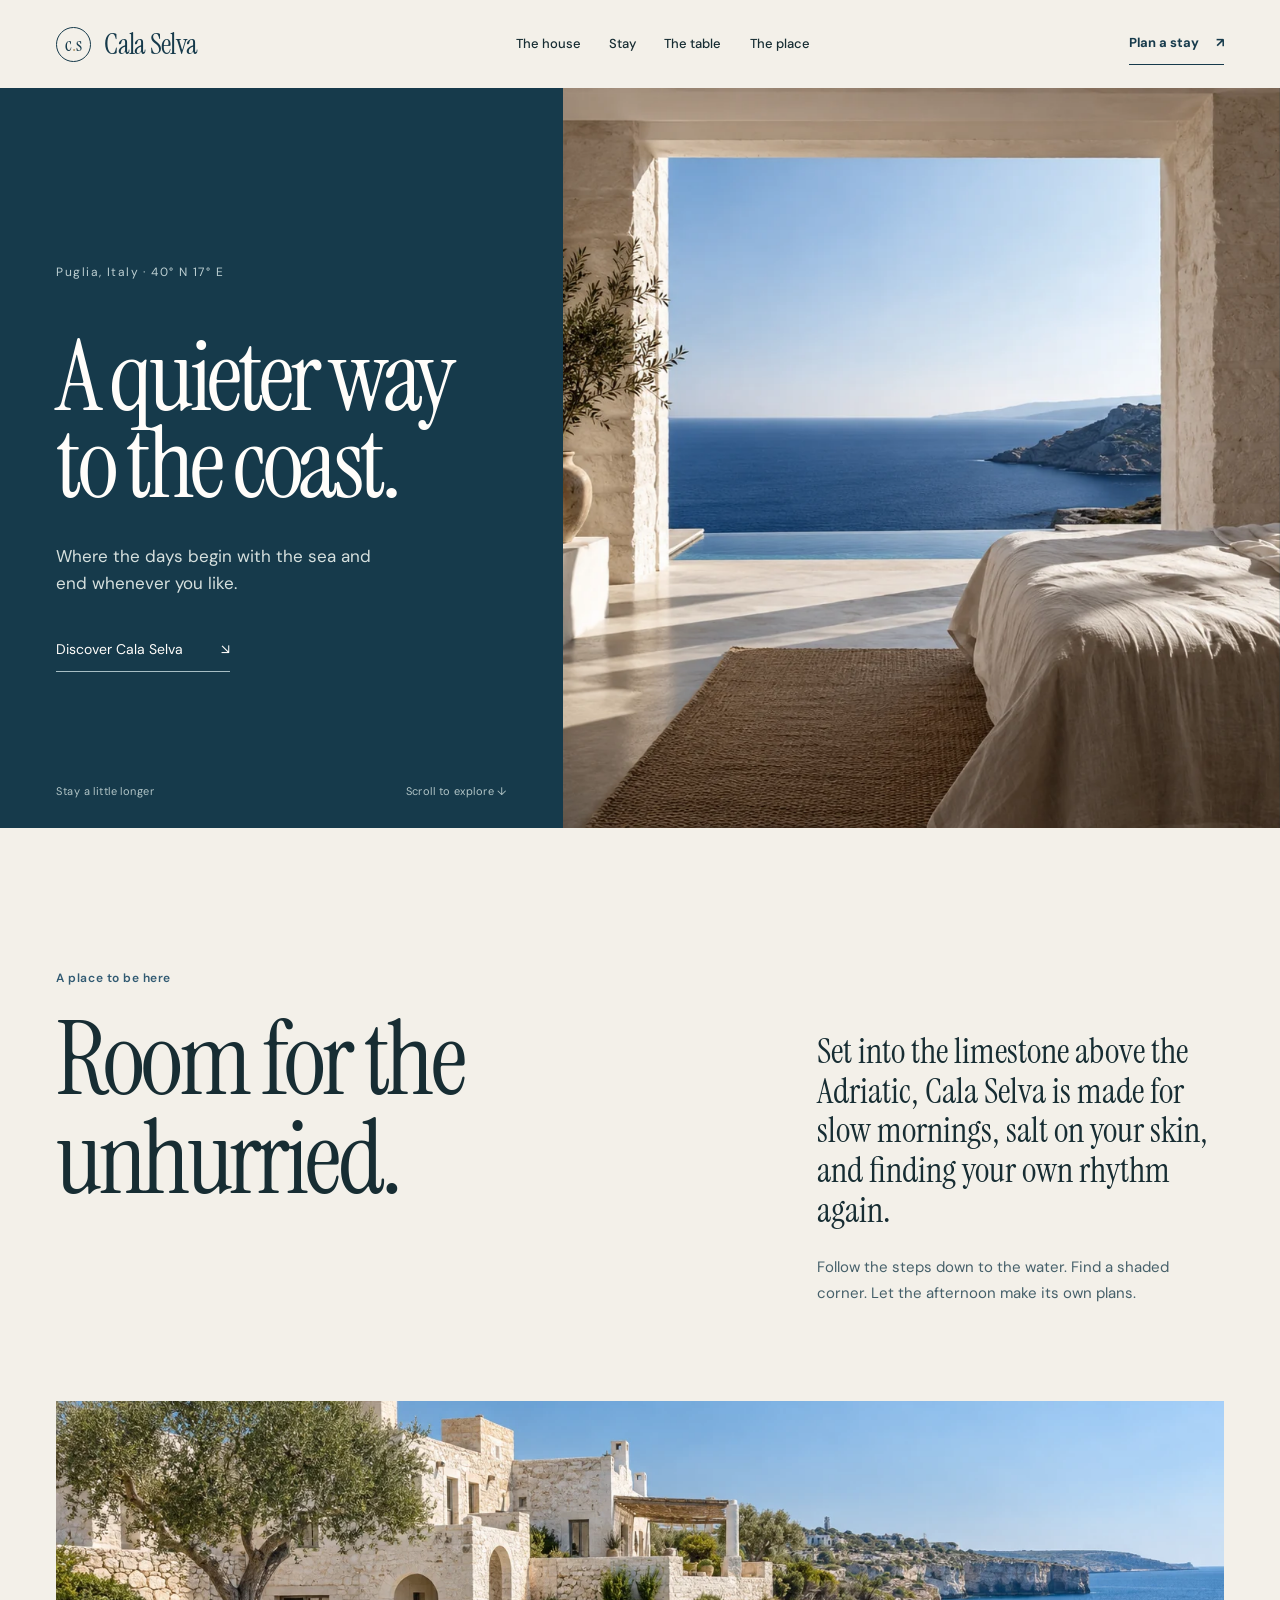
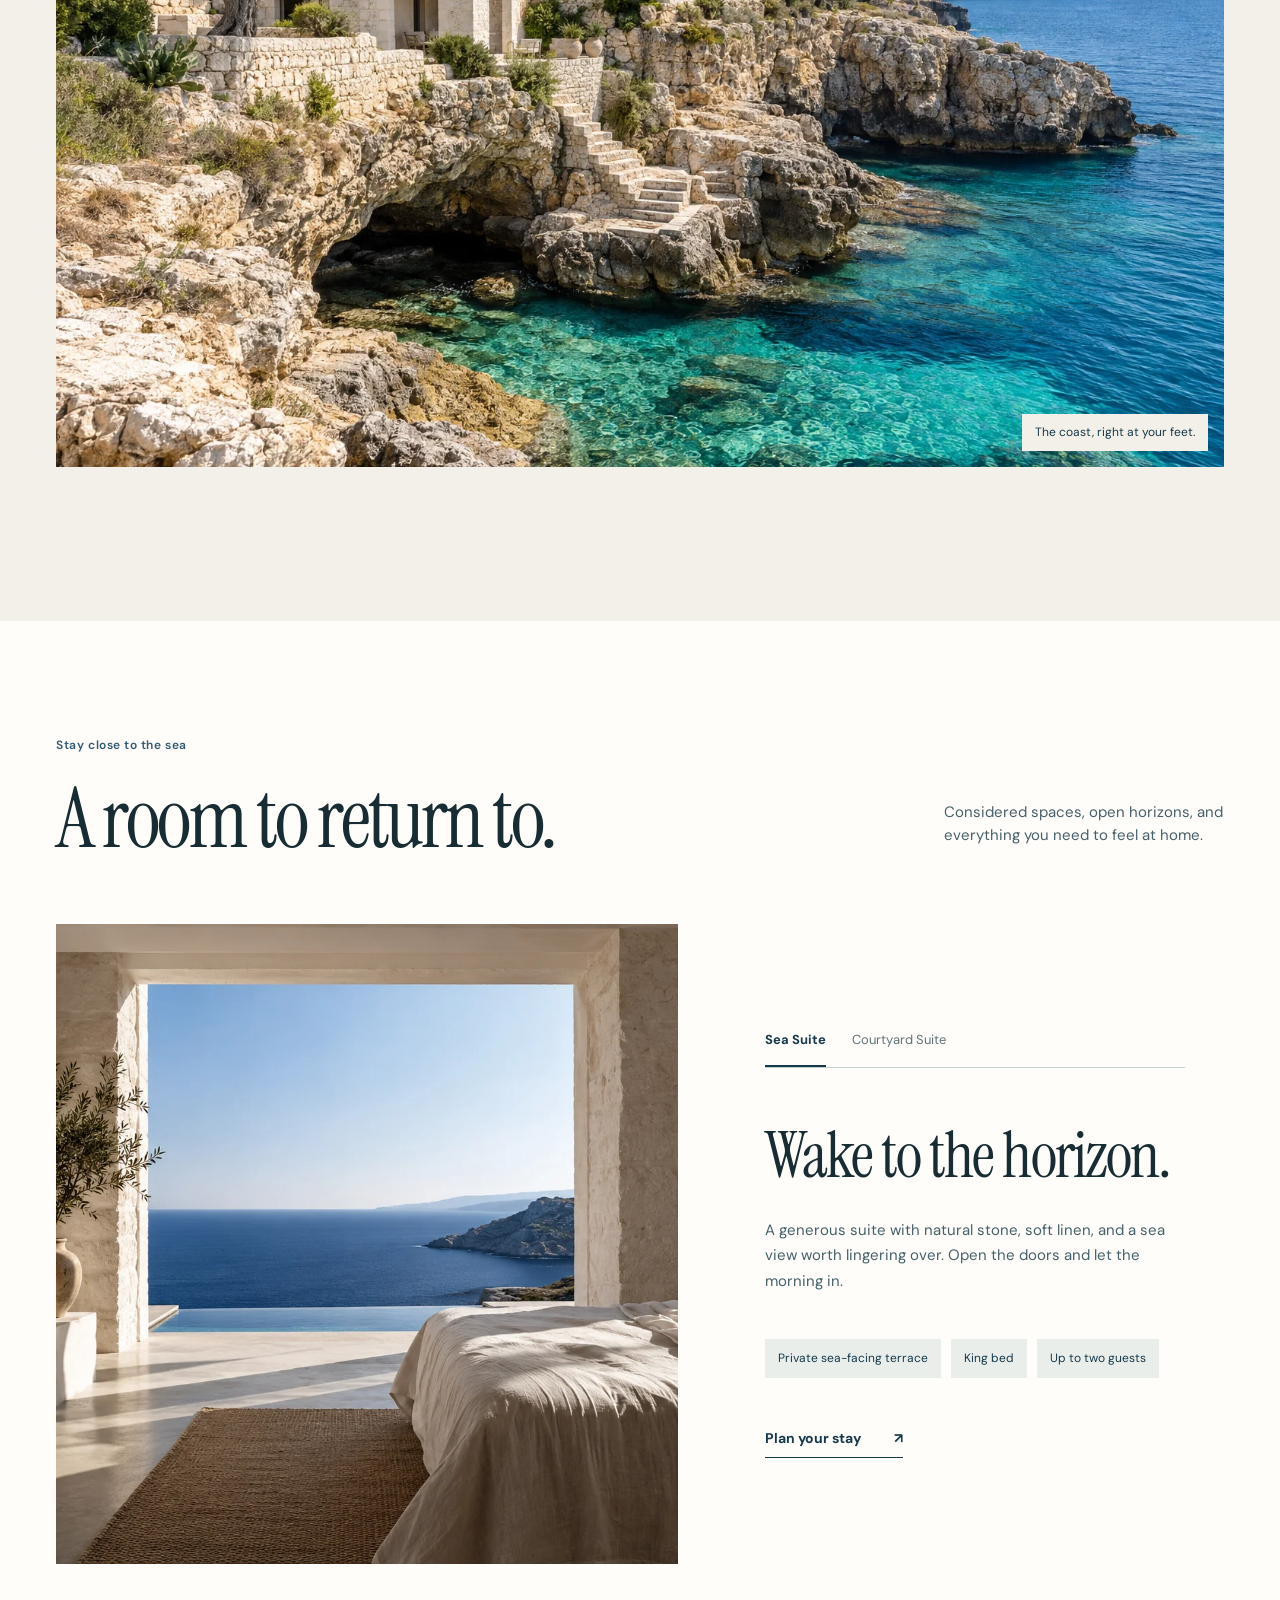
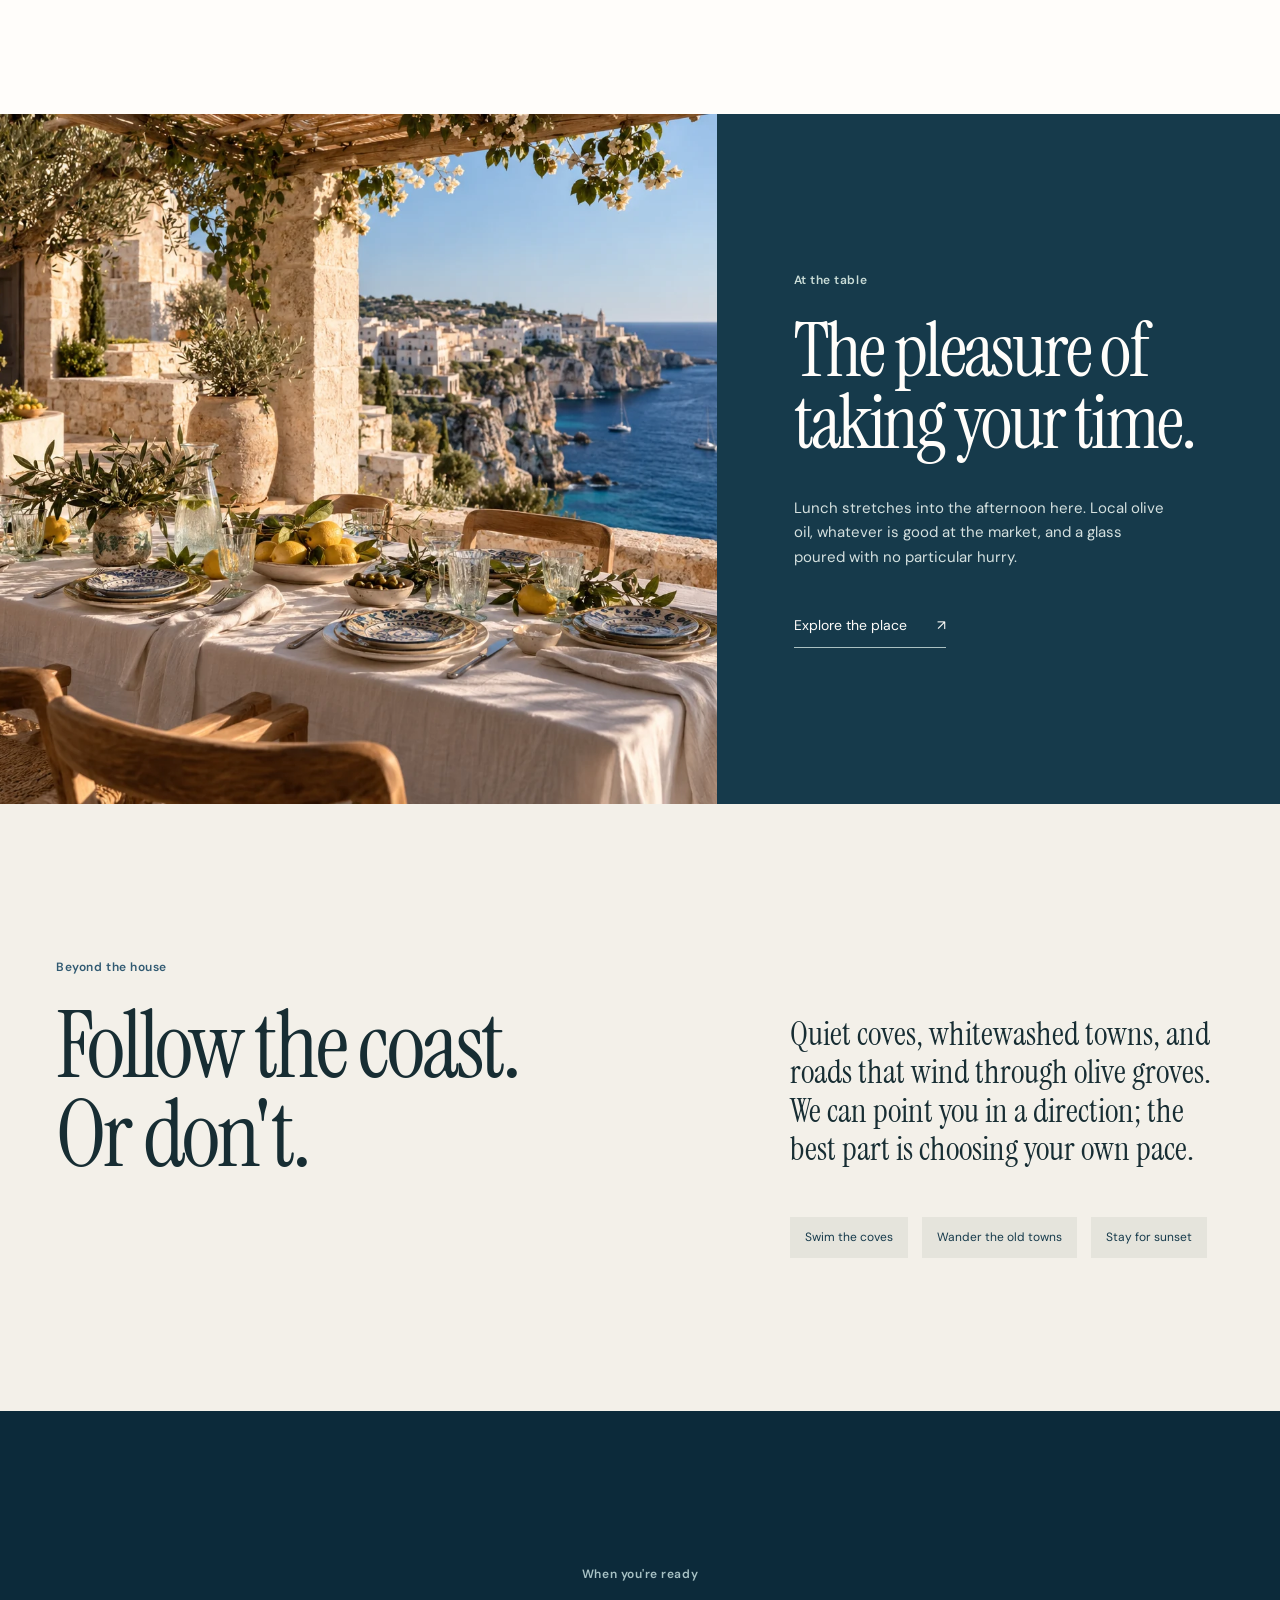
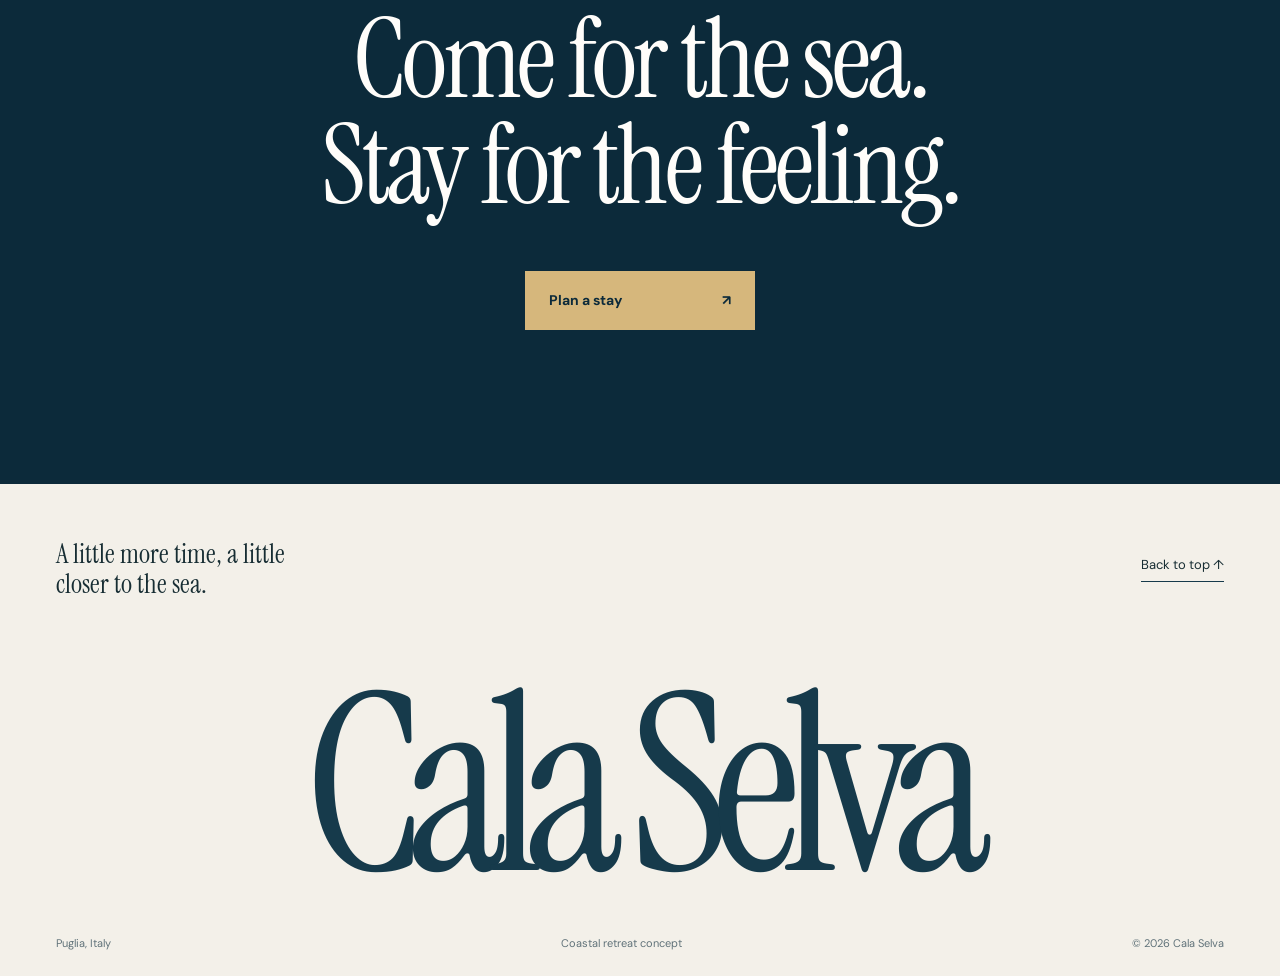
==== atelier/index.html @ 18e48699 "Add web design portfolio concepts" ====
<!doctype html>
<html lang="en">
<head>
  <meta charset="utf-8">
  <meta name="viewport" content="width=device-width, initial-scale=1">
  <meta name="theme-color" content="#163a4b">
  <meta name="description" content="Cala Selva is a quiet coastal retreat shaped by limestone, sea air, and long afternoons in Puglia.">
  <title>Cala Selva — A quieter way to the coast</title>
  <link rel="preconnect" href="https://fonts.googleapis.com">
  <link rel="preconnect" href="https://fonts.gstatic.com" crossorigin>
  <link href="https://fonts.googleapis.com/css2?family=DM+Sans:wght@400;500;600;700&family=Instrument+Serif:ital@0;1&display=swap" rel="stylesheet">
  <link rel="preload" href="assets/hero-suite.webp" as="image">
  <link rel="stylesheet" href="styles.css">
  <script src="script.js" defer></script>
</head>
<body>
  <a class="skip-link" href="#main">Skip to content</a>
  <header class="site-header" id="top">
    <a class="brand" href="#top" aria-label="Cala Selva, home"><span class="brand-mark" aria-hidden="true">c<span>.</span>s</span><span class="brand-name">Cala Selva</span></a>
    <nav class="desktop-nav" aria-label="Main navigation">
      <a href="#house">The house</a>
      <a href="#stay">Stay</a>
      <a href="#table">The table</a>
      <a href="#place">The place</a>
    </nav>
    <button class="header-book text-button" type="button" data-open-booking>Plan a stay <span aria-hidden="true">↗</span></button>
    <button class="menu-toggle" type="button" aria-label="Open menu" aria-expanded="false" aria-controls="mobile-nav"><span></span><span></span></button>
  </header>
  <nav class="mobile-nav" id="mobile-nav" aria-label="Mobile navigation" hidden>
    <a href="#house">The house</a><a href="#stay">Stay</a><a href="#table">The table</a><a href="#place">The place</a>
    <button type="button" data-open-booking>Plan a stay</button>
  </nav>

  <main id="main">
    <section class="hero" aria-labelledby="hero-title">
      <div class="hero-copy">
        <div class="hero-inner">
          <p class="hero-location">Puglia, Italy · 40° N 17° E</p>
          <h1 id="hero-title">A quieter way<br>to the coast.</h1>
          <p class="hero-intro">Where the days begin with the sea and end whenever you like.</p>
          <a class="hero-link" href="#house">Discover Cala Selva <span aria-hidden="true">↘</span></a>
        </div>
        <div class="hero-bottom"><span>Stay a little longer</span><span>Scroll to explore ↓</span></div>
      </div>
      <div class="hero-image"><img src="assets/hero-suite.webp" alt="A limestone suite opening onto the blue sea" width="1672" height="941" fetchpriority="high"></div>
    </section>

    <section class="intro section-wrap" id="house" aria-labelledby="house-title">
      <div class="intro-heading reveal"><p class="section-kicker">A place to be here</p><h2 id="house-title">Room for the<br>unhurried.</h2></div>
      <div class="intro-body reveal"><p>Set into the limestone above the Adriatic, Cala Selva is made for slow mornings, salt on your skin, and finding your own rhythm again.</p><p>Follow the steps down to the water. Find a shaded corner. Let the afternoon make its own plans.</p></div>
      <figure class="intro-photo reveal"><img src="assets/coast.webp" alt="Limestone house and steps above a clear Adriatic cove" width="1536" height="1024" loading="lazy"><figcaption>The coast, right at your feet.</figcaption></figure>
    </section>

    <section class="stay section-wrap" id="stay" aria-labelledby="stay-title">
      <div class="section-head reveal"><div><p class="section-kicker">Stay close to the sea</p><h2 id="stay-title">A room to return to.</h2></div><p>Considered spaces, open horizons, and everything you need to feel at home.</p></div>
      <div class="room-layout">
        <div class="room-image reveal"><img id="room-photo" src="assets/hero-suite.webp" alt="Sea Suite with a private view of the Adriatic" width="1672" height="941" loading="lazy"></div>
        <div class="room-content reveal">
          <div class="room-tabs" role="tablist" aria-label="Choose a room">
            <button class="room-tab is-active" role="tab" id="tab-sea" aria-selected="true" aria-controls="room-panel" type="button" data-room="sea">Sea Suite</button>
            <button class="room-tab" role="tab" id="tab-courtyard" aria-selected="false" aria-controls="room-panel" tabindex="-1" type="button" data-room="courtyard">Courtyard Suite</button>
          </div>
          <div id="room-panel" role="tabpanel" aria-labelledby="tab-sea" tabindex="0">
            <h3 id="room-title">Wake to the horizon.</h3>
            <p id="room-description">A generous suite with natural stone, soft linen, and a sea view worth lingering over. Open the doors and let the morning in.</p>
            <ul class="room-facts" id="room-facts"><li>Private sea-facing terrace</li><li>King bed</li><li>Up to two guests</li></ul>
            <button class="line-link" type="button" data-open-booking>Plan your stay <span aria-hidden="true">↗</span></button>
          </div>
        </div>
      </div>
    </section>

    <section class="table-section" id="table" aria-labelledby="table-title">
      <div class="table-image reveal"><img src="assets/dining.webp" alt="A linen-covered lunch table on a terrace overlooking the coast" width="1536" height="1024" loading="lazy"></div>
      <div class="table-copy reveal"><p class="section-kicker">At the table</p><h2 id="table-title">The pleasure of taking your time.</h2><p>Lunch stretches into the afternoon here. Local olive oil, whatever is good at the market, and a glass poured with no particular hurry.</p><a class="light-link" href="#place">Explore the place <span aria-hidden="true">↗</span></a></div>
    </section>

    <section class="place section-wrap" id="place" aria-labelledby="place-title">
      <div class="place-left reveal"><p class="section-kicker">Beyond the house</p><h2 id="place-title">Follow the coast.<br>Or don't.</h2></div>
      <div class="place-right reveal"><p>Quiet coves, whitewashed towns, and roads that wind through olive groves. We can point you in a direction; the best part is choosing your own pace.</p><div class="place-list"><span>Swim the coves</span><span>Wander the old towns</span><span>Stay for sunset</span></div></div>
    </section>

    <section class="closing" aria-labelledby="closing-title"><div class="closing-inner reveal"><p class="section-kicker">When you're ready</p><h2 id="closing-title">Come for the sea.<br>Stay for the feeling.</h2><button type="button" class="closing-button" data-open-booking>Plan a stay <span aria-hidden="true">↗</span></button></div></section>
  </main>

  <footer class="site-footer"><div class="footer-top"><p>A little more time, a little closer to the sea.</p><a href="#top">Back to top ↑</a></div><div class="footer-wordmark">Cala Selva</div><div class="footer-bottom"><span>Puglia, Italy</span><span>Coastal retreat concept</span><span>© <span id="year"></span> Cala Selva</span></div></footer>

  <div class="booking-backdrop" hidden></div>
  <aside class="booking-panel" role="dialog" aria-modal="true" aria-labelledby="booking-title" hidden>
    <div class="booking-header"><span>Cala Selva</span><button class="booking-close" type="button" aria-label="Close stay planner">×</button></div>
    <div class="booking-content"><p class="section-kicker">Your time by the sea</p><h2 id="booking-title">Plan a stay.</h2><p>Choose a few details and preview your request. This concept experience does not send a reservation.</p>
      <form id="stay-form" novalidate><label for="arrival">Arrival</label><input id="arrival" name="arrival" type="date" required><label for="departure">Departure</label><input id="departure" name="departure" type="date" required><label for="suite">Your room</label><select id="suite" name="suite"><option>Sea Suite</option><option>Courtyard Suite</option></select><label for="guests">Guests</label><select id="guests" name="guests"><option value="1">1 guest</option><option value="2" selected>2 guests</option></select><p class="form-error" id="form-error" role="alert" hidden></p><button class="form-submit" type="submit">Preview request <span aria-hidden="true">↗</span></button></form>
      <div class="booking-summary" id="booking-summary" hidden aria-live="polite"><h3>Your stay, at a glance.</h3><p id="summary-details"></p><button type="button" class="line-link" id="edit-stay">Edit details ↗</button></div>
    </div>
  </aside>
</body>
</html>
---- atelier/styles.css ----
:root{--navy:#163a4b;--navy-deep:#0c2a3a;--blue:#315a72;--ink:#172d33;--sand:#f3f0e9;--stone:#ded9ce;--white:#fffdfa;--accent:#d6b77c;--serif:'Instrument Serif',Georgia,serif;--sans:'DM Sans',Arial,sans-serif;--pad:clamp(22px,4.4vw,76px)}
*{box-sizing:border-box}html{scroll-behavior:smooth}body{margin:0;background:var(--sand);color:var(--ink);font-family:var(--sans);font-size:16px;line-height:1.55}button,input,select{font:inherit}button{cursor:pointer}a{color:inherit;text-decoration:none}img{display:block;width:100%;height:100%;object-fit:cover}h1,h2,h3,p,figure{margin:0}h1,h2,h3{font-weight:400}::selection{background:var(--accent);color:var(--navy)}:focus-visible{outline:2px solid var(--accent);outline-offset:5px}.skip-link{position:absolute;z-index:100;left:1rem;top:-5rem;padding:.7rem 1rem;background:var(--white)}.skip-link:focus{top:1rem}
.site-header{height:88px;padding:0 var(--pad);display:flex;align-items:center;justify-content:space-between;background:var(--sand);position:relative;z-index:30}.brand{display:flex;align-items:center;gap:13px;color:var(--navy)}.brand-mark{display:flex;align-items:center;justify-content:center;border:1.5px solid var(--navy);border-radius:50%;width:35px;height:35px;font-family:var(--serif);font-size:20px;line-height:1}.brand-mark span{color:#b69d74}.brand-name{font-family:var(--serif);font-size:29px;letter-spacing:-.025em}.desktop-nav{display:flex;gap:clamp(18px,2.2vw,38px);font-size:13px;font-weight:500}.desktop-nav a,.header-book{transition:opacity .25s ease}.desktop-nav a:hover,.header-book:hover{opacity:.62}.text-button{border:0;background:transparent;color:var(--navy);font-size:13px;font-weight:700;padding:10px 0;border-bottom:1.5px solid var(--navy)}.text-button span{margin-left:14px}.menu-toggle{display:none;width:36px;height:36px;border:0;background:none;padding:8px}.menu-toggle span{display:block;height:1.5px;background:var(--navy);margin:6px 0}.mobile-nav{display:none}
.hero{display:grid;grid-template-columns:44% 56%;min-height:min(740px,calc(100svh - 88px));background:var(--navy)}.hero-copy{display:flex;flex-direction:column;justify-content:space-between;background:var(--navy);color:var(--white);padding:clamp(35px,5vw,78px) var(--pad) 28px}.hero-inner{margin:auto 0}.hero-location{font-size:12px;letter-spacing:.12em;color:#bed0d3;margin-bottom:clamp(28px,4vw,66px)}.hero h1{font-family:var(--serif);font-size:clamp(68px,7.7vw,130px);letter-spacing:-.045em;line-height:.89;white-space:nowrap}.hero-intro{max-width:340px;font-size:17px;line-height:1.6;margin-top:35px;color:#d6e0de}.hero-link{display:inline-flex;align-items:center;gap:38px;padding:10px 0;margin-top:32px;font-size:14px;border-bottom:1px solid #a7bec4;transition:gap .3s ease,color .3s ease}.hero-link:hover{gap:52px;color:var(--accent)}.hero-bottom{display:flex;justify-content:space-between;font-size:11px;letter-spacing:.04em;color:#b1c4c6}.hero-image{overflow:hidden}.hero-image img{object-position:50% 50%;animation:hero-settle 1.8s cubic-bezier(.22,1,.36,1) both}@keyframes hero-settle{from{transform:scale(1.08);filter:brightness(.8)}to{transform:scale(1);filter:brightness(1)}}
.section-wrap{padding-left:var(--pad);padding-right:var(--pad)}.section-kicker{font-size:12px;font-weight:600;letter-spacing:.045em;color:var(--blue);margin-bottom:24px}.intro{padding-top:clamp(100px,11vw,180px);padding-bottom:clamp(110px,12vw,190px);display:grid;grid-template-columns:1fr .63fr;column-gap:9vw;align-items:start}.intro h2,.section-head h2,.table-copy h2,.place h2,.closing h2{font-family:var(--serif);letter-spacing:-.035em;line-height:.96}.intro h2{font-size:clamp(66px,8vw,132px)}.intro-body{padding-top:63px;max-width:420px}.intro-body p:first-child{font-family:var(--serif);font-size:clamp(25px,2.7vw,38px);line-height:1.15;margin-bottom:25px}.intro-body p:last-child{font-size:15px;line-height:1.7;max-width:365px;color:#46606a}.intro-photo{grid-column:1/-1;margin-top:95px;height:clamp(400px,52vw,760px);position:relative}.intro-photo img{object-position:center 48%}.intro-photo figcaption{position:absolute;right:16px;bottom:16px;padding:9px 13px;background:var(--sand);font-size:12px;color:var(--navy)}
.stay{padding-top:115px;padding-bottom:150px;background:var(--white)}.section-head{display:flex;justify-content:space-between;align-items:end;gap:40px;margin-bottom:65px}.section-head h2{font-size:clamp(62px,6.6vw,108px)}.section-head>p{max-width:280px;font-size:15px;color:#46606a;margin-bottom:12px}.room-layout{display:grid;grid-template-columns:minmax(0,1.15fr) minmax(370px,.85fr);gap:clamp(42px,6.8vw,112px);align-items:center}.room-image{height:clamp(470px,50vw,660px);overflow:hidden}.room-image img{transition:opacity .32s ease,transform .6s cubic-bezier(.2,.8,.2,1)}.room-image:hover img{transform:scale(1.025)}.room-image img.is-changing{opacity:.3}.room-content{padding-right:3vw}.room-tabs{display:flex;gap:26px;border-bottom:1px solid #c8d1d0;margin-bottom:56px}.room-tab{border:0;border-bottom:2px solid transparent;background:none;padding:0 0 15px;color:#607279;font-size:13px;white-space:nowrap}.room-tab.is-active{border-bottom-color:var(--navy);color:var(--navy);font-weight:700}.room-content h3{font-family:var(--serif);font-size:clamp(49px,5vw,76px);line-height:.99;letter-spacing:-.03em;max-width:440px;margin-bottom:30px}.room-content p{font-size:15px;line-height:1.7;max-width:400px;color:#45616a}.room-facts{list-style:none;margin:45px 0 42px;padding:0;display:flex;flex-wrap:wrap;gap:10px}.room-facts li{font-size:12px;color:var(--navy);background:#e9eeeb;padding:10px 13px}.line-link{border:0;background:none;padding:8px 0;border-bottom:1.5px solid var(--navy);font-size:14px;font-weight:700;color:var(--navy);transition:padding .25s ease}.line-link:hover{padding-right:12px}.line-link span{margin-left:30px}
.table-section{min-height:690px;display:grid;grid-template-columns:56% 44%;background:var(--navy)}.table-image{min-height:690px;overflow:hidden}.table-image img{transition:transform .8s ease}.table-image:hover img{transform:scale(1.025)}.table-copy{padding:clamp(50px,7vw,115px) clamp(35px,6vw,100px);color:var(--white);display:flex;flex-direction:column;justify-content:center;align-items:flex-start}.table-copy .section-kicker{color:#c9dcd7}.table-copy h2{font-size:clamp(62px,5.9vw,98px);max-width:510px}.table-copy>p:not(.section-kicker){margin-top:37px;max-width:380px;line-height:1.65;color:#d4e0df;font-size:15px}.light-link{display:inline-flex;gap:30px;align-items:center;border-bottom:1px solid #abc1c2;padding:10px 0;margin-top:35px;font-size:14px;transition:gap .25s ease}.light-link:hover{gap:44px;color:var(--accent)}
.place{padding-top:clamp(120px,12vw,200px);padding-bottom:clamp(120px,12vw,200px);display:grid;grid-template-columns:1fr .7fr;gap:9vw}.place h2{font-size:clamp(64px,7.3vw,118px)}.place-right{padding-top:57px}.place-right>p{font-family:var(--serif);font-size:clamp(26px,2.55vw,38px);line-height:1.18;max-width:590px}.place-list{margin-top:48px;display:flex;flex-wrap:wrap;gap:14px}.place-list span{padding:11px 15px;background:#e5e4dc;font-size:12px;color:var(--navy)}
.closing{background:var(--navy-deep);color:var(--white);text-align:center;padding:clamp(110px,12vw,190px) var(--pad)}.closing .section-kicker{color:#a8c2c5}.closing h2{font-size:clamp(65px,8.6vw,142px)}.closing-button{margin-top:52px;background:var(--accent);color:var(--navy-deep);border:0;padding:19px 24px;min-width:230px;font-weight:700;font-size:14px;display:inline-flex;justify-content:space-between;transition:background .25s ease,transform .25s ease}.closing-button:hover{background:#e7ca95;transform:translateY(-3px)}.closing-button:active{transform:translateY(0)}
.site-footer{padding:55px var(--pad) 24px;background:var(--sand)}.footer-top,.footer-bottom{display:flex;align-items:center;justify-content:space-between;gap:20px}.footer-top p{max-width:250px;font-family:var(--serif);font-size:27px;line-height:1.1}.footer-top a{font-size:13px;border-bottom:1px solid var(--navy);padding-bottom:6px}.footer-wordmark{font-family:var(--serif);font-size:clamp(100px,19.3vw,350px);line-height:1;letter-spacing:-.072em;text-align:center;color:var(--navy);white-space:nowrap;margin:65px 0 25px}.footer-bottom{font-size:11px;color:#607279}
.booking-backdrop{position:fixed;inset:0;background:rgba(5,24,32,.58);z-index:40;opacity:0;transition:opacity .35s ease}.booking-backdrop.is-open{opacity:1}.booking-panel{position:fixed;right:0;top:0;bottom:0;width:min(100%,500px);background:var(--sand);z-index:41;transform:translateX(100%);transition:transform .45s cubic-bezier(.22,1,.36,1);overflow:auto;box-shadow:-8px 0 45px rgba(0,0,0,.13)}.booking-panel.is-open{transform:translateX(0)}.booking-header{display:flex;justify-content:space-between;align-items:center;padding:27px 34px;border-bottom:1px solid #d7d8d0;font-family:var(--serif);font-size:27px;color:var(--navy)}.booking-close{border:0;background:none;color:var(--navy);font-size:34px;line-height:1}.booking-content{padding:50px 34px}.booking-content h2{font-family:var(--serif);font-size:74px;line-height:.95;color:var(--navy);margin-bottom:20px}.booking-content>p:not(.section-kicker){font-size:14px;line-height:1.55;color:#536b70;max-width:380px}.booking-content form{display:grid;margin-top:44px}.booking-content label{font-size:12px;font-weight:700;margin-bottom:8px;color:var(--navy)}.booking-content input,.booking-content select{height:52px;width:100%;padding:0 14px;background:var(--white);border:1px solid #c6cfcb;border-radius:0;color:var(--ink);margin-bottom:23px}.booking-content input:focus,.booking-content select:focus{outline:2px solid var(--accent);outline-offset:2px}.form-error{color:#a3372c;font-size:13px;margin:0 0 16px}.form-submit{display:flex;justify-content:space-between;align-items:center;background:var(--navy);color:white;border:0;padding:17px 19px;margin-top:12px;font-weight:700;font-size:14px}.form-submit:hover{background:var(--navy-deep)}.booking-summary{background:var(--white);padding:28px;margin-top:40px}.booking-summary h3{font-family:var(--serif);font-size:35px;margin-bottom:15px}.booking-summary p{line-height:1.7;margin-bottom:25px}
.reveal{opacity:1;transform:none}.motion-ready .reveal{opacity:0;transform:translateY(35px);transition:opacity .8s ease,transform .8s cubic-bezier(.2,.75,.2,1)}.motion-ready .reveal.is-visible{opacity:1;transform:translateY(0)}
@media(max-width:1100px){.hero h1{font-size:clamp(64px,7.3vw,95px)}.table-copy{padding-left:45px;padding-right:45px}.table-copy h2{font-size:clamp(60px,6vw,75px)}.intro{column-gap:5vw}.room-layout{gap:48px}.room-content{padding-right:0}}
@media(max-width:760px){:root{--pad:22px}.site-header{height:70px}.brand-name{font-size:26px}.desktop-nav,.header-book{display:none}.menu-toggle{display:block}.mobile-nav:not([hidden]){display:flex;position:absolute;z-index:25;top:70px;left:0;right:0;background:var(--sand);padding:20px var(--pad) 34px;flex-direction:column;gap:21px;box-shadow:0 20px 22px rgba(0,0,0,.1)}.mobile-nav a,.mobile-nav button{font-size:18px;text-align:left;color:var(--navy)}.mobile-nav button{padding:0;border:0;background:none;font-weight:700}.hero{display:flex;flex-direction:column;min-height:0}.hero-copy{min-height:470px;padding:50px var(--pad) 24px}.hero-location{margin-bottom:40px}.hero h1{font-size:clamp(72px,13vw,103px)}.hero-intro{font-size:16px;margin-top:27px}.hero-link{margin-top:21px}.hero-bottom{margin-top:45px}.hero-image{height:480px}.hero-image img{object-position:center}.intro{padding-top:105px;padding-bottom:110px;display:block}.intro h2{font-size:clamp(76px,13vw,107px)}.intro-body{padding-top:38px;margin-left:13%}.intro-photo{height:490px;margin-top:66px}.stay{padding-top:92px;padding-bottom:105px}.section-head{display:block;margin-bottom:45px}.section-head h2{font-size:clamp(68px,10vw,90px)}.section-head>p{margin-top:23px}.room-layout{display:block}.room-image{height:510px;margin-left:calc(-1 * var(--pad));margin-right:calc(-1 * var(--pad))}.room-content{padding-top:43px}.room-tabs{margin-bottom:35px}.room-content h3{font-size:66px}.table-section{display:flex;flex-direction:column}.table-image{min-height:0;height:480px}.table-copy{padding:90px var(--pad) 100px}.table-copy h2{font-size:clamp(68px,11vw,90px)}.place{display:block;padding-top:110px;padding-bottom:115px}.place h2{font-size:clamp(75px,12vw,105px)}.place-right{padding:43px 0 0 14%}.closing h2{font-size:clamp(70px,11vw,100px)}.footer-wordmark{font-size:19vw;margin:75px 0 40px}.footer-bottom{flex-wrap:wrap}.footer-bottom span:nth-child(2){display:none}}
@media(max-width:480px){.hero-copy{min-height:455px}.hero h1{font-size:clamp(61px,15.7vw,80px)}.hero-image{height:410px}.hero-bottom{font-size:10px}.intro h2{font-size:clamp(62px,16vw,78px)}.intro-body{margin-left:0}.intro-photo{height:350px}.intro-photo figcaption{font-size:10px}.section-head h2{font-size:clamp(64px,15vw,76px)}.room-image{height:340px}.room-tabs{gap:19px}.room-tab{font-size:12px}.room-content h3{font-size:58px}.table-image{height:390px}.table-copy h2{font-size:70px}.place h2{font-size:clamp(62px,15vw,78px)}.place-right{padding-left:0}.closing h2{font-size:clamp(60px,15vw,78px)}.closing-button{margin-top:40px}.footer-top p{font-size:23px}.footer-wordmark{font-size:19vw}.booking-content h2{font-size:65px}}
@media(prefers-reduced-motion:reduce){html{scroll-behavior:auto}*,*:before,*:after{animation-duration:.01ms!important;transition-duration:.01ms!important}.reveal{opacity:1;transform:none}}
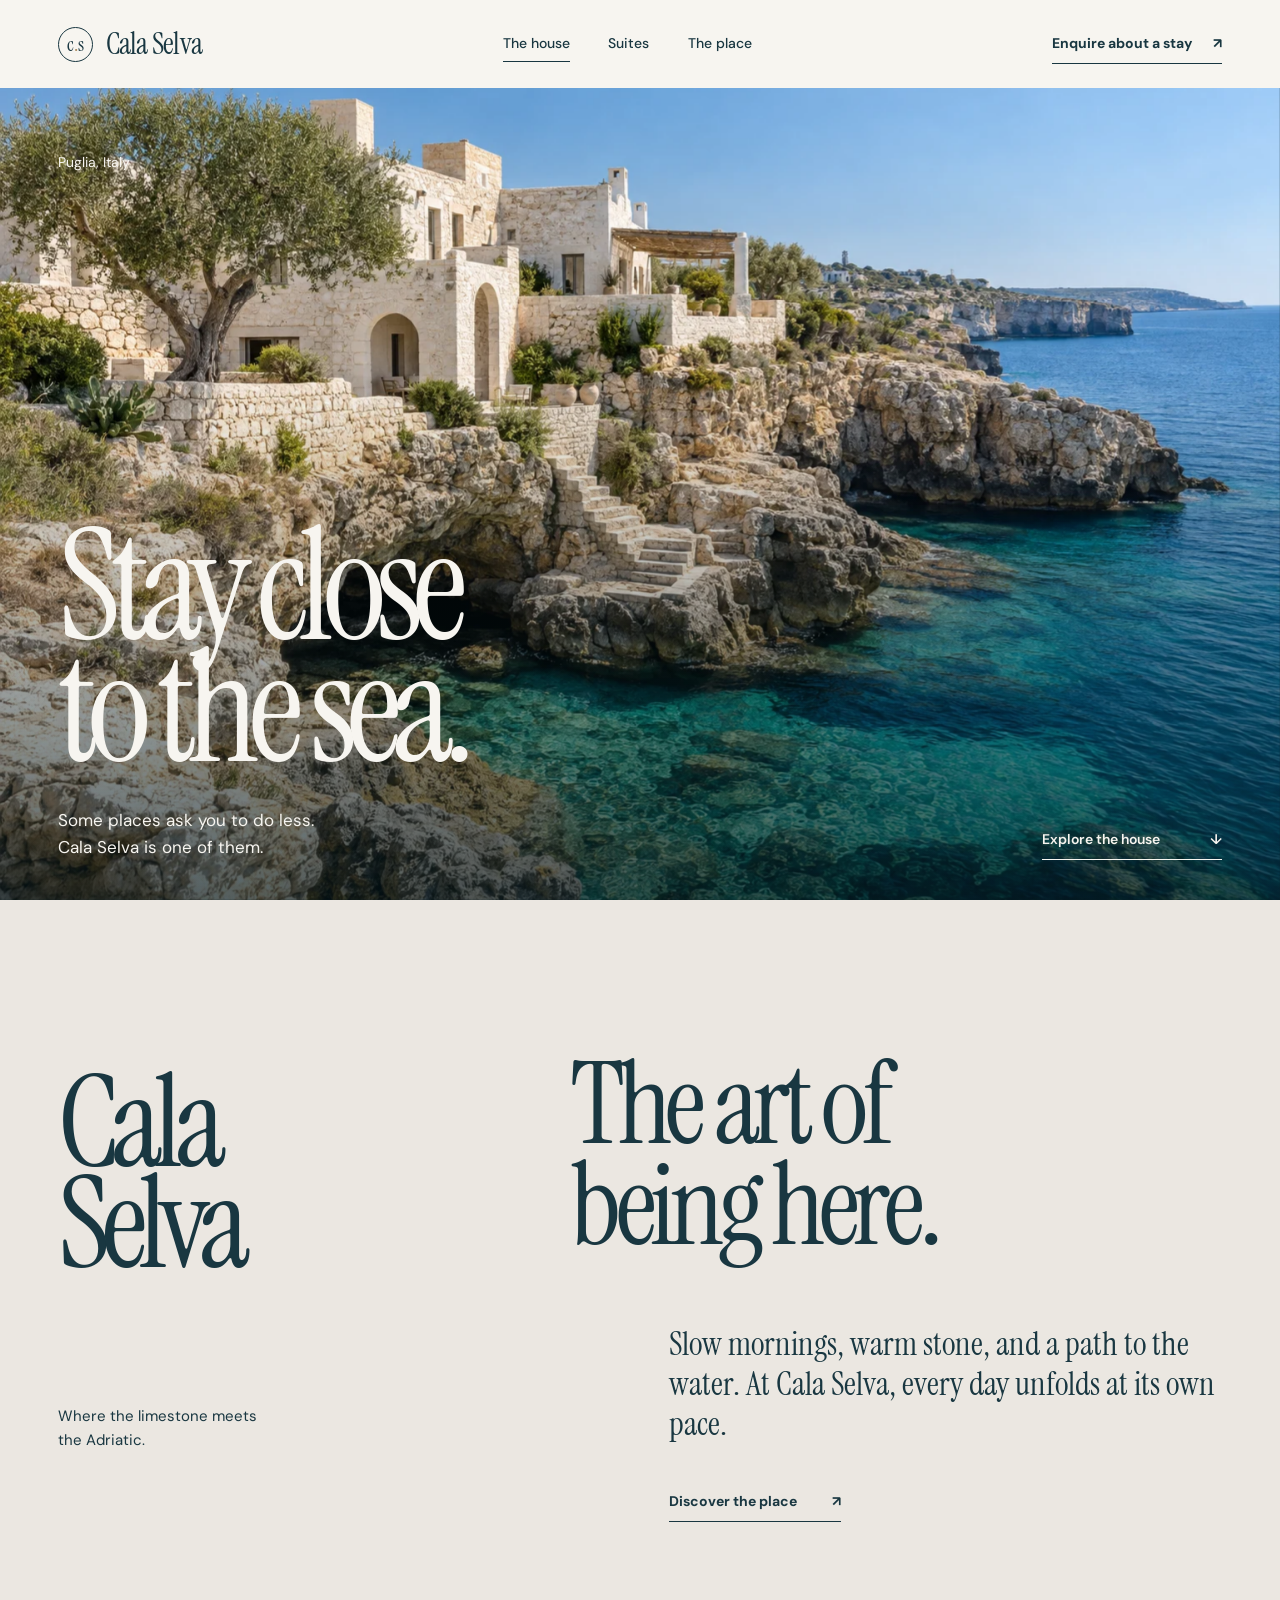
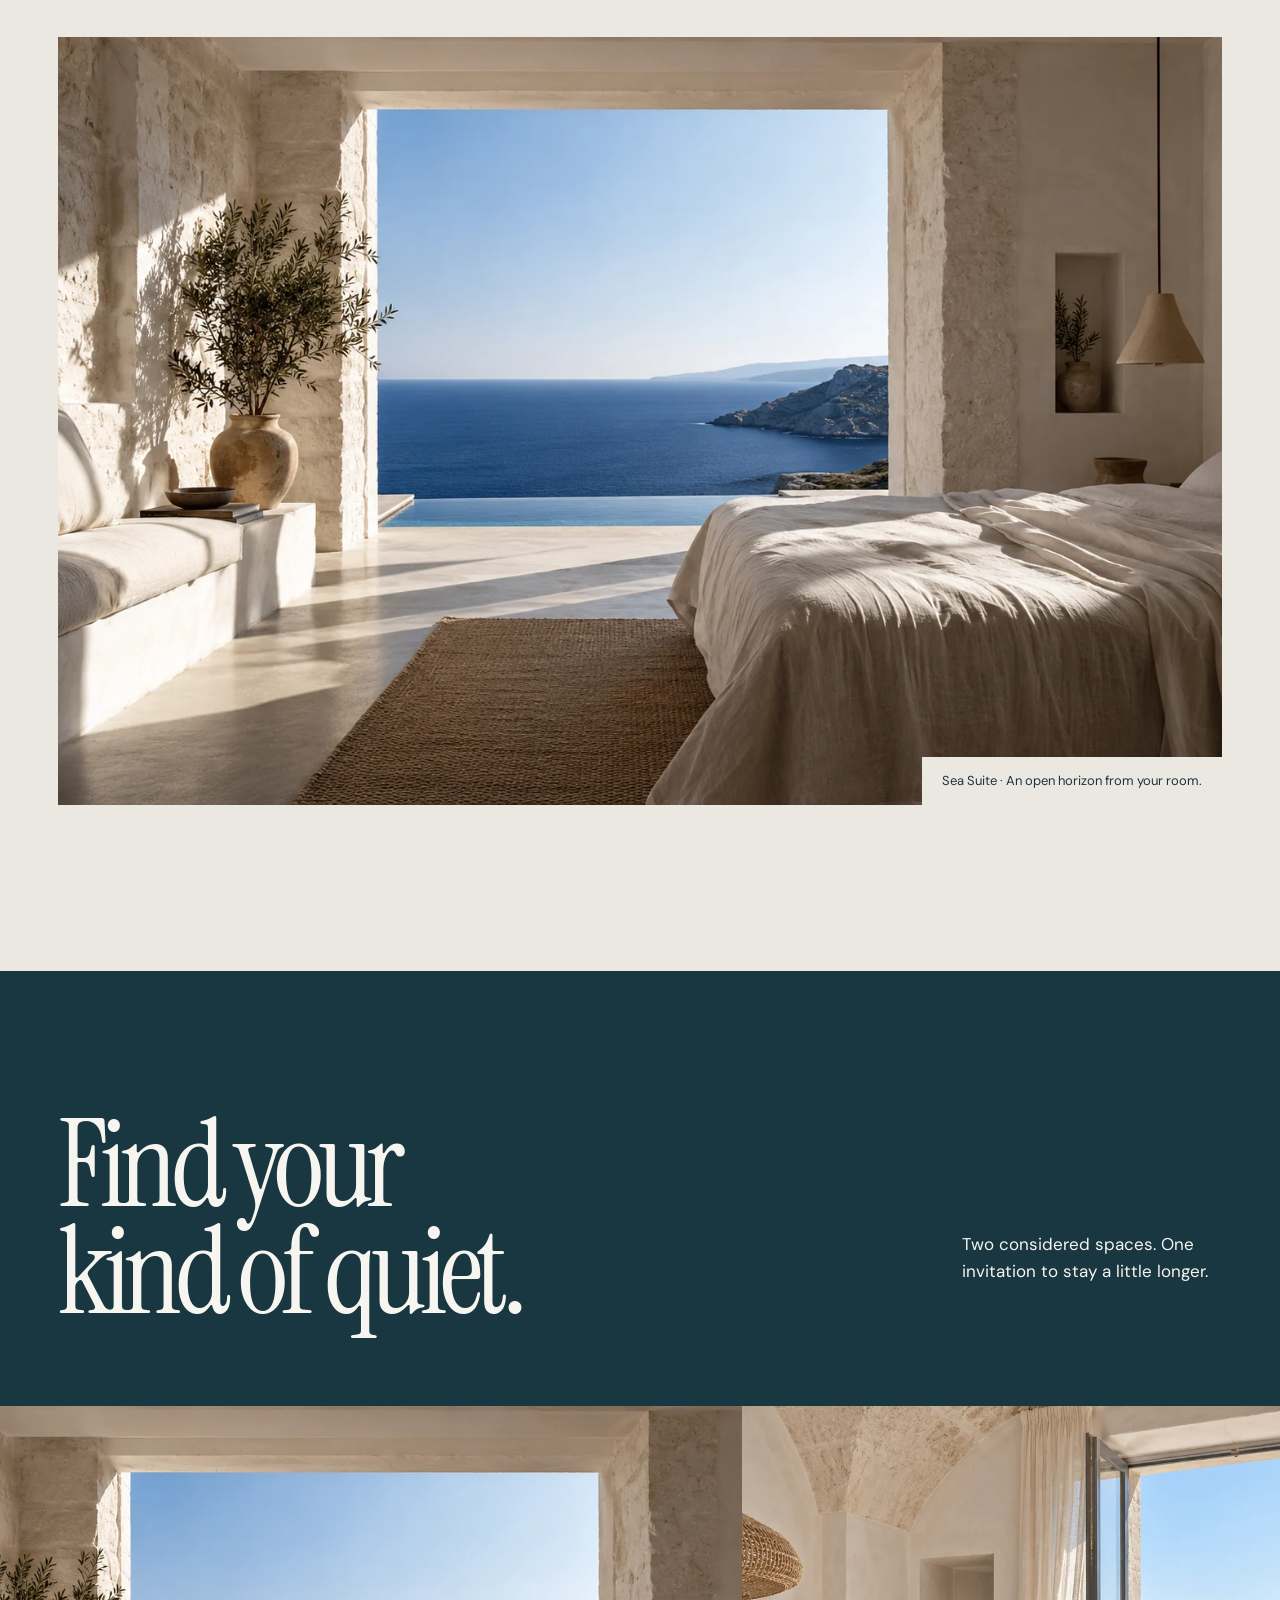
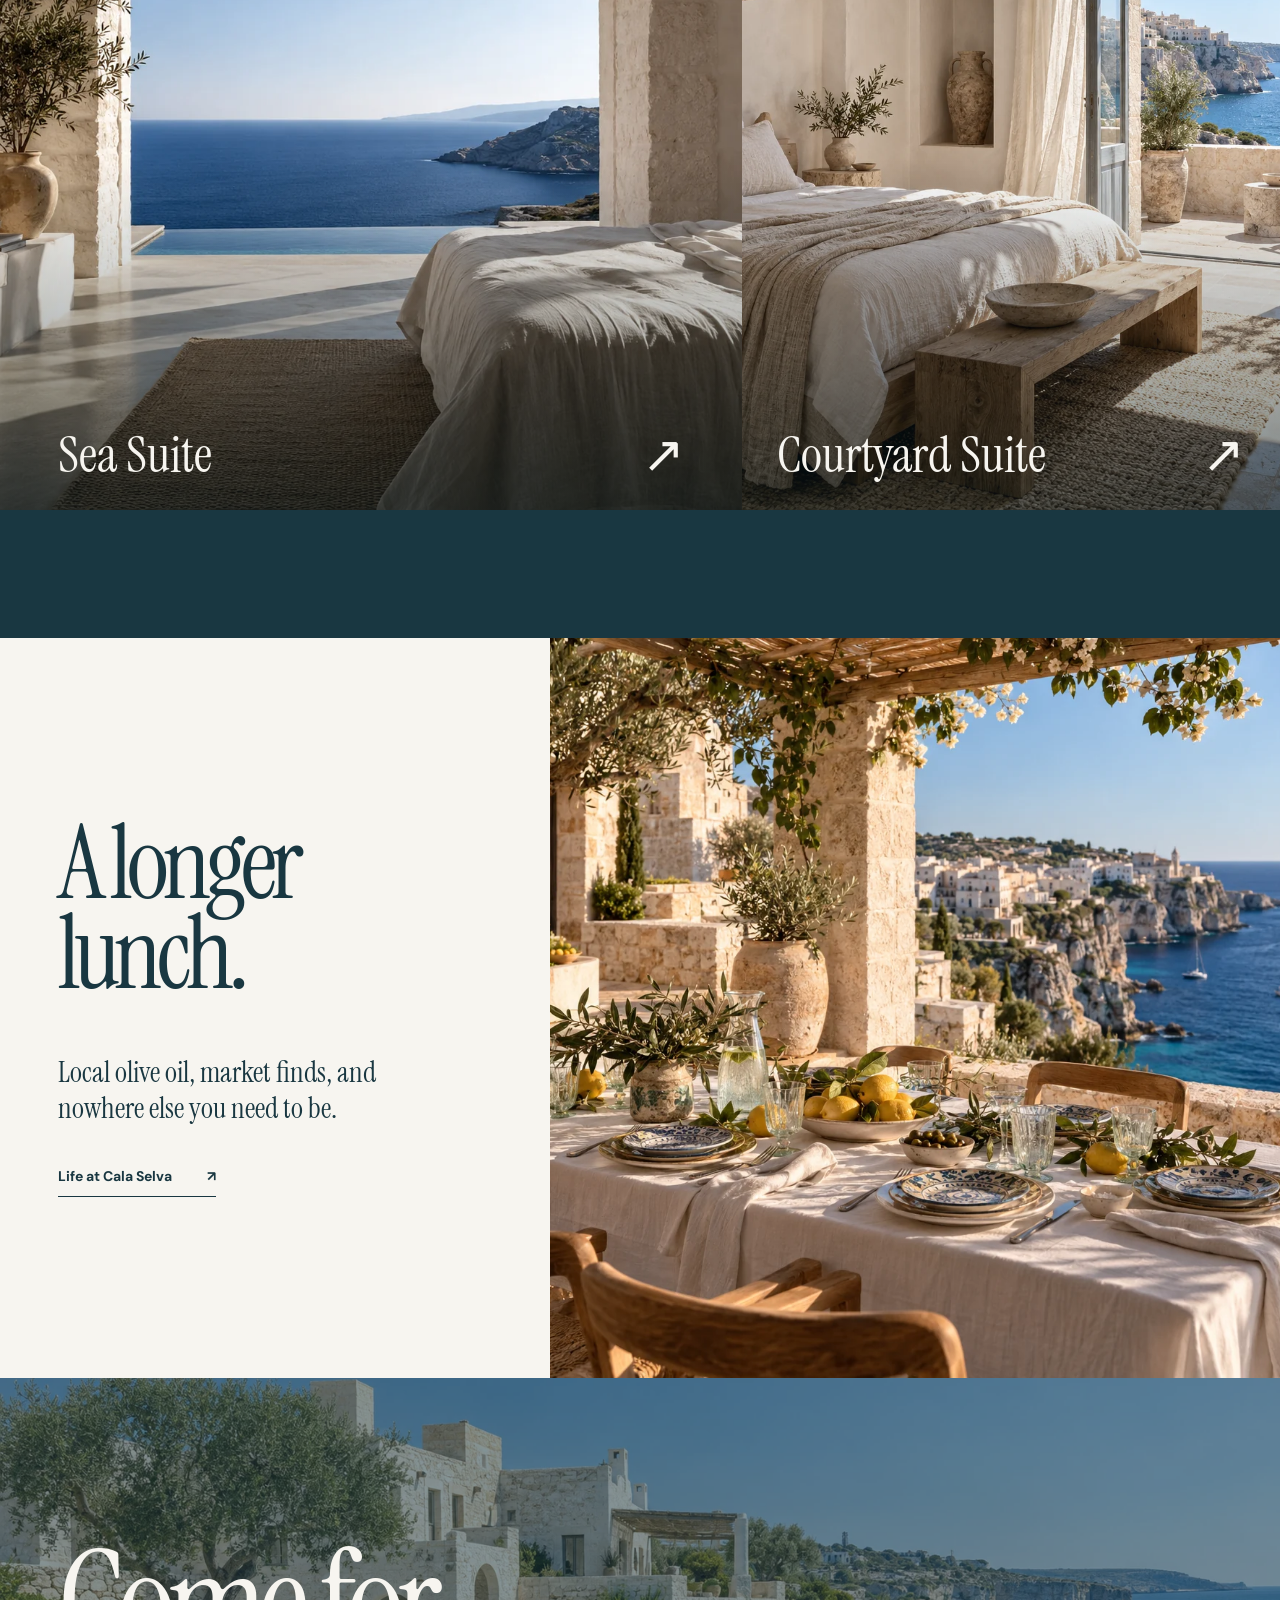
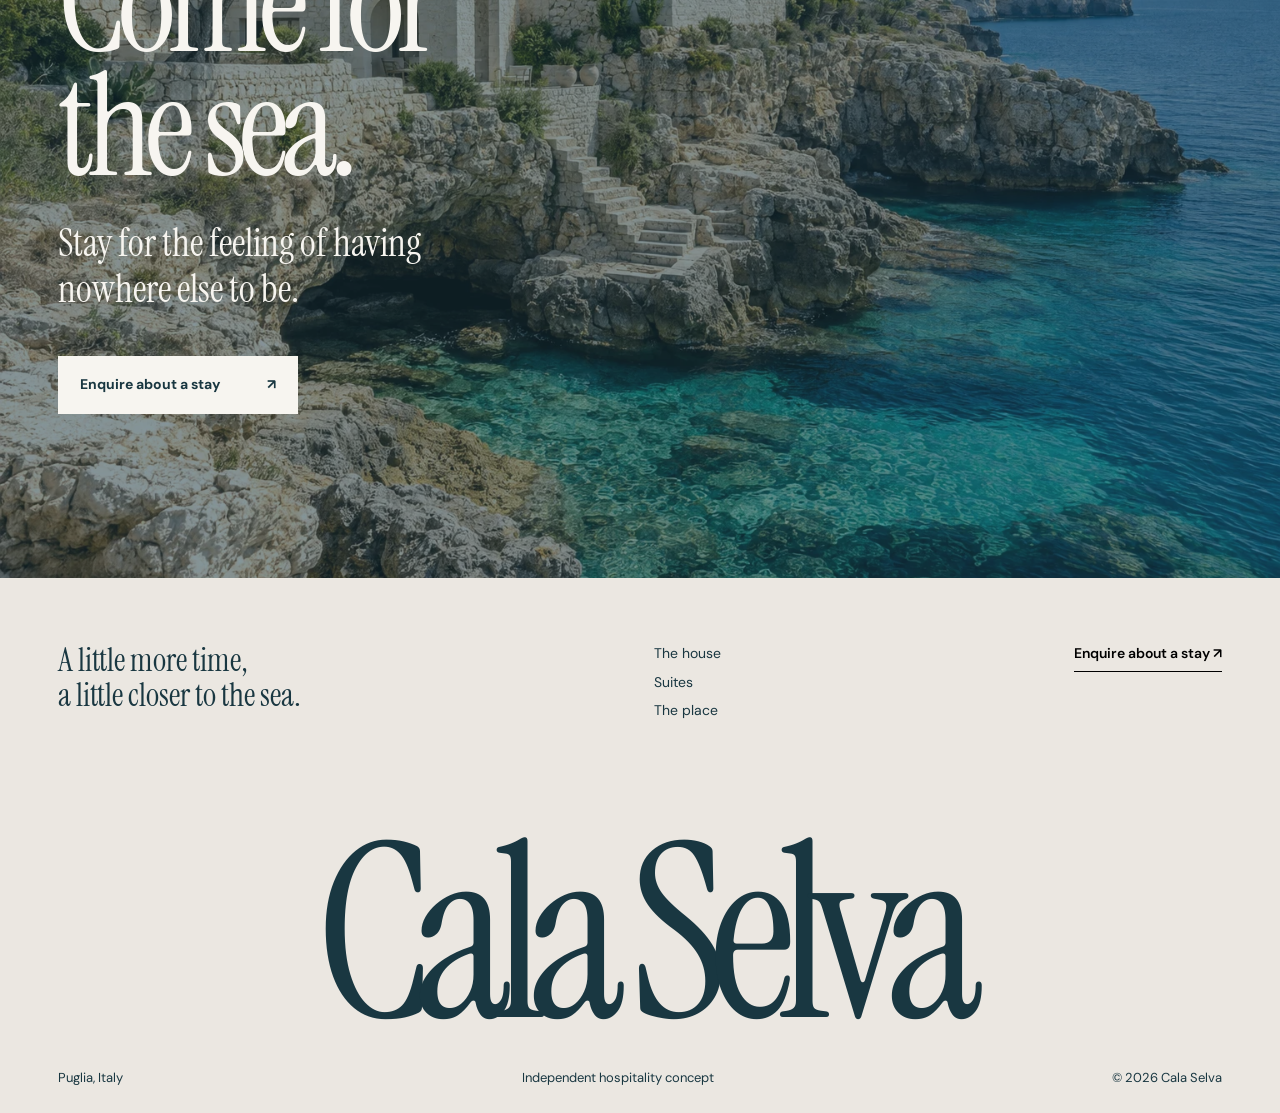
==== commit 6803e962: "Redesign Cala Selva as a three-page hotel concept" ====
--- a/atelier/index.html
+++ b/atelier/index.html
@@ -3,94 +3,59 @@
 <head>
   <meta charset="utf-8">
   <meta name="viewport" content="width=device-width, initial-scale=1">
-  <meta name="theme-color" content="#163a4b">
-  <meta name="description" content="Cala Selva is a quiet coastal retreat shaped by limestone, sea air, and long afternoons in Puglia.">
-  <title>Cala Selva — A quieter way to the coast</title>
+  <meta name="theme-color" content="#193741">
+  <link rel="icon" href="assets/favicon.svg" type="image/svg+xml">
+  <meta name="description" content="Cala Selva is an independent boutique coastal retreat concept shaped by limestone, sea air, and slow days in Puglia.">
+  <title>Cala Selva — A place for the unhurried</title>
   <link rel="preconnect" href="https://fonts.googleapis.com">
   <link rel="preconnect" href="https://fonts.gstatic.com" crossorigin>
   <link href="https://fonts.googleapis.com/css2?family=DM+Sans:wght@400;500;600;700&family=Instrument+Serif:ital@0;1&display=swap" rel="stylesheet">
-  <link rel="preload" href="assets/hero-suite.webp" as="image">
+  <link rel="preload" href="assets/coast.webp" as="image">
   <link rel="stylesheet" href="styles.css">
   <script src="script.js" defer></script>
 </head>
-<body>
+<body class="page-home">
   <a class="skip-link" href="#main">Skip to content</a>
   <header class="site-header" id="top">
-    <a class="brand" href="#top" aria-label="Cala Selva, home"><span class="brand-mark" aria-hidden="true">c<span>.</span>s</span><span class="brand-name">Cala Selva</span></a>
-    <nav class="desktop-nav" aria-label="Main navigation">
-      <a href="#house">The house</a>
-      <a href="#stay">Stay</a>
-      <a href="#table">The table</a>
-      <a href="#place">The place</a>
-    </nav>
-    <button class="header-book text-button" type="button" data-open-booking>Plan a stay <span aria-hidden="true">↗</span></button>
+    <a class="brand" href="index.html" aria-label="Cala Selva, home"><span class="brand-mark" aria-hidden="true">c<span>.</span>s</span><span class="brand-name">Cala Selva</span></a>
+    <nav class="desktop-nav" aria-label="Main navigation"><a href="index.html" aria-current="page">The house</a><a href="suites.html">Suites</a><a href="experience.html">The place</a></nav>
+    <button class="header-book text-button" type="button" data-open-booking>Enquire about a stay <span aria-hidden="true">↗</span></button>
     <button class="menu-toggle" type="button" aria-label="Open menu" aria-expanded="false" aria-controls="mobile-nav"><span></span><span></span></button>
   </header>
-  <nav class="mobile-nav" id="mobile-nav" aria-label="Mobile navigation" hidden>
-    <a href="#house">The house</a><a href="#stay">Stay</a><a href="#table">The table</a><a href="#place">The place</a>
-    <button type="button" data-open-booking>Plan a stay</button>
-  </nav>
-
+  <nav class="mobile-nav" id="mobile-nav" aria-label="Mobile navigation" hidden><a href="index.html" aria-current="page">The house</a><a href="suites.html">Suites</a><a href="experience.html">The place</a><button type="button" data-open-booking>Enquire about a stay ↗</button></nav>
   <main id="main">
-    <section class="hero" aria-labelledby="hero-title">
-      <div class="hero-copy">
-        <div class="hero-inner">
-          <p class="hero-location">Puglia, Italy · 40° N 17° E</p>
-          <h1 id="hero-title">A quieter way<br>to the coast.</h1>
-          <p class="hero-intro">Where the days begin with the sea and end whenever you like.</p>
-          <a class="hero-link" href="#house">Discover Cala Selva <span aria-hidden="true">↘</span></a>
-        </div>
-        <div class="hero-bottom"><span>Stay a little longer</span><span>Scroll to explore ↓</span></div>
-      </div>
-      <div class="hero-image"><img src="assets/hero-suite.webp" alt="A limestone suite opening onto the blue sea" width="1672" height="941" fetchpriority="high"></div>
+    <section class="home-hero" aria-labelledby="hero-title">
+      <div class="home-hero-media"><img src="assets/coast.webp" alt="Limestone house above a clear Adriatic cove" width="1536" height="1024" fetchpriority="high"></div>
+      <div class="home-hero-content"><p class="hero-place">Puglia, Italy</p><h1 id="hero-title">Stay close<br>to the sea.</h1><div class="hero-bottom"><p>Some places ask you to do less.<br>Cala Selva is one of them.</p><a href="#story" class="hero-scroll">Explore the house <span aria-hidden="true">↓</span></a></div></div>
     </section>
-
-    <section class="intro section-wrap" id="house" aria-labelledby="house-title">
-      <div class="intro-heading reveal"><p class="section-kicker">A place to be here</p><h2 id="house-title">Room for the<br>unhurried.</h2></div>
-      <div class="intro-body reveal"><p>Set into the limestone above the Adriatic, Cala Selva is made for slow mornings, salt on your skin, and finding your own rhythm again.</p><p>Follow the steps down to the water. Find a shaded corner. Let the afternoon make its own plans.</p></div>
-      <figure class="intro-photo reveal"><img src="assets/coast.webp" alt="Limestone house and steps above a clear Adriatic cove" width="1536" height="1024" loading="lazy"><figcaption>The coast, right at your feet.</figcaption></figure>
+    <section class="home-story section-wrap" id="story" aria-labelledby="story-title">
+      <div class="story-side reveal"><span class="editorial-mark" aria-hidden="true">Cala<br>Selva</span><p>Where the limestone meets the Adriatic.</p></div>
+      <div class="story-main"><h2 id="story-title" class="reveal">The art of<br>being here.</h2><p class="story-lead reveal">Slow mornings, warm stone, and a path to the water. At Cala Selva, every day unfolds at its own pace.</p><a href="experience.html" class="arrow-link reveal">Discover the place <span aria-hidden="true">↗</span></a></div>
+      <figure class="story-image image-reveal"><img src="assets/hero-suite.webp" alt="A limestone suite opening towards the sea" width="1672" height="941" loading="lazy"><figcaption>Sea Suite · An open horizon from your room.</figcaption></figure>
     </section>
-
-    <section class="stay section-wrap" id="stay" aria-labelledby="stay-title">
-      <div class="section-head reveal"><div><p class="section-kicker">Stay close to the sea</p><h2 id="stay-title">A room to return to.</h2></div><p>Considered spaces, open horizons, and everything you need to feel at home.</p></div>
-      <div class="room-layout">
-        <div class="room-image reveal"><img id="room-photo" src="assets/hero-suite.webp" alt="Sea Suite with a private view of the Adriatic" width="1672" height="941" loading="lazy"></div>
-        <div class="room-content reveal">
-          <div class="room-tabs" role="tablist" aria-label="Choose a room">
-            <button class="room-tab is-active" role="tab" id="tab-sea" aria-selected="true" aria-controls="room-panel" type="button" data-room="sea">Sea Suite</button>
-            <button class="room-tab" role="tab" id="tab-courtyard" aria-selected="false" aria-controls="room-panel" tabindex="-1" type="button" data-room="courtyard">Courtyard Suite</button>
-          </div>
-          <div id="room-panel" role="tabpanel" aria-labelledby="tab-sea" tabindex="0">
-            <h3 id="room-title">Wake to the horizon.</h3>
-            <p id="room-description">A generous suite with natural stone, soft linen, and a sea view worth lingering over. Open the doors and let the morning in.</p>
-            <ul class="room-facts" id="room-facts"><li>Private sea-facing terrace</li><li>King bed</li><li>Up to two guests</li></ul>
-            <button class="line-link" type="button" data-open-booking>Plan your stay <span aria-hidden="true">↗</span></button>
-          </div>
-        </div>
-      </div>
+    <section class="home-suites" aria-labelledby="suites-title">
+      <div class="section-wrap suites-intro"><h2 id="suites-title" class="reveal">Find your<br>kind of quiet.</h2><div class="reveal"><p>Two considered spaces. One invitation to stay a little longer.</p></div></div>
+      <div class="suite-diptych"><a href="suites.html#sea-suite" class="suite-tile image-reveal"><img src="assets/hero-suite.webp" alt="Sea Suite with a view of the Adriatic" width="1672" height="941" loading="lazy"><span>Sea Suite <span aria-hidden="true">↗</span></span></a><a href="suites.html#courtyard-suite" class="suite-tile image-reveal"><img src="assets/courtyard-suite.webp" alt="Courtyard Suite with natural linen and limestone details" width="1536" height="1024" loading="lazy"><span>Courtyard Suite <span aria-hidden="true">↗</span></span></a></div>
     </section>
-
-    <section class="table-section" id="table" aria-labelledby="table-title">
-      <div class="table-image reveal"><img src="assets/dining.webp" alt="A linen-covered lunch table on a terrace overlooking the coast" width="1536" height="1024" loading="lazy"></div>
-      <div class="table-copy reveal"><p class="section-kicker">At the table</p><h2 id="table-title">The pleasure of taking your time.</h2><p>Lunch stretches into the afternoon here. Local olive oil, whatever is good at the market, and a glass poured with no particular hurry.</p><a class="light-link" href="#place">Explore the place <span aria-hidden="true">↗</span></a></div>
-    </section>
-
-    <section class="place section-wrap" id="place" aria-labelledby="place-title">
-      <div class="place-left reveal"><p class="section-kicker">Beyond the house</p><h2 id="place-title">Follow the coast.<br>Or don't.</h2></div>
-      <div class="place-right reveal"><p>Quiet coves, whitewashed towns, and roads that wind through olive groves. We can point you in a direction; the best part is choosing your own pace.</p><div class="place-list"><span>Swim the coves</span><span>Wander the old towns</span><span>Stay for sunset</span></div></div>
-    </section>
-
-    <section class="closing" aria-labelledby="closing-title"><div class="closing-inner reveal"><p class="section-kicker">When you're ready</p><h2 id="closing-title">Come for the sea.<br>Stay for the feeling.</h2><button type="button" class="closing-button" data-open-booking>Plan a stay <span aria-hidden="true">↗</span></button></div></section>
+    <section class="home-table" aria-labelledby="table-title"><div class="table-copy section-wrap"><h2 id="table-title" class="reveal">A longer<br>lunch.</h2><p class="reveal">Local olive oil, market finds, and nowhere else you need to be.</p><a href="experience.html#table" class="arrow-link reveal">Life at Cala Selva <span aria-hidden="true">↗</span></a></div><div class="table-photo image-reveal"><img src="assets/dining.webp" alt="Lunch on a linen-covered terrace by the coast" width="1536" height="1024" loading="lazy"></div></section>
+    <section class="home-invitation" aria-labelledby="invitation-title"><div class="invitation-image image-reveal"><img src="assets/coast.webp" alt="Clear water and limestone steps on the Adriatic coast" width="1536" height="1024" loading="lazy"></div><div class="invitation-content section-wrap"><h2 id="invitation-title" class="reveal">Come for<br>the sea.</h2><p class="reveal">Stay for the feeling of having nowhere else to be.</p><button class="solid-button reveal" type="button" data-open-booking>Enquire about a stay <span aria-hidden="true">↗</span></button></div></section>
   </main>
-
-  <footer class="site-footer"><div class="footer-top"><p>A little more time, a little closer to the sea.</p><a href="#top">Back to top ↑</a></div><div class="footer-wordmark">Cala Selva</div><div class="footer-bottom"><span>Puglia, Italy</span><span>Coastal retreat concept</span><span>© <span id="year"></span> Cala Selva</span></div></footer>
-
+  <footer class="site-footer"><div class="footer-top"><p>A little more time,<br>a little closer to the sea.</p><div class="footer-links"><a href="index.html">The house</a><a href="suites.html">Suites</a><a href="experience.html">The place</a></div><button type="button" class="footer-enquire" data-open-booking>Enquire about a stay ↗</button></div><div class="footer-wordmark">Cala Selva</div><div class="footer-bottom"><span>Puglia, Italy</span><span>Independent hospitality concept</span><span>© <span id="year"></span> Cala Selva</span></div></footer>
   <div class="booking-backdrop" hidden></div>
   <aside class="booking-panel" role="dialog" aria-modal="true" aria-labelledby="booking-title" hidden>
-    <div class="booking-header"><span>Cala Selva</span><button class="booking-close" type="button" aria-label="Close stay planner">×</button></div>
-    <div class="booking-content"><p class="section-kicker">Your time by the sea</p><h2 id="booking-title">Plan a stay.</h2><p>Choose a few details and preview your request. This concept experience does not send a reservation.</p>
-      <form id="stay-form" novalidate><label for="arrival">Arrival</label><input id="arrival" name="arrival" type="date" required><label for="departure">Departure</label><input id="departure" name="departure" type="date" required><label for="suite">Your room</label><select id="suite" name="suite"><option>Sea Suite</option><option>Courtyard Suite</option></select><label for="guests">Guests</label><select id="guests" name="guests"><option value="1">1 guest</option><option value="2" selected>2 guests</option></select><p class="form-error" id="form-error" role="alert" hidden></p><button class="form-submit" type="submit">Preview request <span aria-hidden="true">↗</span></button></form>
-      <div class="booking-summary" id="booking-summary" hidden aria-live="polite"><h3>Your stay, at a glance.</h3><p id="summary-details"></p><button type="button" class="line-link" id="edit-stay">Edit details ↗</button></div>
+    <div class="booking-header"><span>Cala Selva</span><button class="booking-close" type="button" aria-label="Close stay inquiry">×</button></div>
+    <div class="booking-content"><h2 id="booking-title">Make room<br>for the sea.</h2><p>Tell us when you would like to come. This is a portfolio concept; your inquiry goes to its designer.</p>
+      <form id="stay-form" action="https://formsubmit.co/ajax/d8320a4df9abf44157cd47da0234bcfb" method="POST" novalidate>
+        <input type="hidden" name="_subject" value="Cala Selva concept — new stay inquiry">
+        <input type="text" name="_honey" class="honeypot" tabindex="-1" autocomplete="off" aria-hidden="true">
+        <div class="form-row"><div><label for="arrival">Arrival</label><input id="arrival" name="arrival" type="date" required></div><div><label for="departure">Departure</label><input id="departure" name="departure" type="date" required></div></div>
+        <div class="form-row"><div><label for="suite">Suite</label><select id="suite" name="suite"><option>Sea Suite</option><option>Courtyard Suite</option><option>Not sure yet</option></select></div><div><label for="guests">Guests</label><select id="guests" name="guests"><option value="1">1 guest</option><option value="2" selected>2 guests</option></select></div></div>
+        <label for="guest-name">Your name</label><input id="guest-name" name="name" type="text" autocomplete="name" required>
+        <label for="guest-email">Email address</label><input id="guest-email" name="email" type="email" autocomplete="email" required>
+        <label for="guest-notes">Anything else? <span>(optional)</span></label><textarea id="guest-notes" name="message" rows="3" placeholder="Tell us what you have in mind"></textarea>
+        <p class="form-error" id="form-error" role="alert" hidden></p><button class="form-submit" type="submit">Send inquiry <span aria-hidden="true">↗</span></button>
+      </form>
+      <div class="booking-summary" id="booking-summary" hidden aria-live="polite"><h3>Thank you for your inquiry.</h3><p id="summary-details"></p><button type="button" class="line-link" id="edit-stay">Send another inquiry ↗</button></div>
     </div>
   </aside>
 </body>
--- a/atelier/styles.css
+++ b/atelier/styles.css
@@ -1,16 +1,16 @@
-:root{--navy:#163a4b;--navy-deep:#0c2a3a;--blue:#315a72;--ink:#172d33;--sand:#f3f0e9;--stone:#ded9ce;--white:#fffdfa;--accent:#d6b77c;--serif:'Instrument Serif',Georgia,serif;--sans:'DM Sans',Arial,sans-serif;--pad:clamp(22px,4.4vw,76px)}
-*{box-sizing:border-box}html{scroll-behavior:smooth}body{margin:0;background:var(--sand);color:var(--ink);font-family:var(--sans);font-size:16px;line-height:1.55}button,input,select{font:inherit}button{cursor:pointer}a{color:inherit;text-decoration:none}img{display:block;width:100%;height:100%;object-fit:cover}h1,h2,h3,p,figure{margin:0}h1,h2,h3{font-weight:400}::selection{background:var(--accent);color:var(--navy)}:focus-visible{outline:2px solid var(--accent);outline-offset:5px}.skip-link{position:absolute;z-index:100;left:1rem;top:-5rem;padding:.7rem 1rem;background:var(--white)}.skip-link:focus{top:1rem}
-.site-header{height:88px;padding:0 var(--pad);display:flex;align-items:center;justify-content:space-between;background:var(--sand);position:relative;z-index:30}.brand{display:flex;align-items:center;gap:13px;color:var(--navy)}.brand-mark{display:flex;align-items:center;justify-content:center;border:1.5px solid var(--navy);border-radius:50%;width:35px;height:35px;font-family:var(--serif);font-size:20px;line-height:1}.brand-mark span{color:#b69d74}.brand-name{font-family:var(--serif);font-size:29px;letter-spacing:-.025em}.desktop-nav{display:flex;gap:clamp(18px,2.2vw,38px);font-size:13px;font-weight:500}.desktop-nav a,.header-book{transition:opacity .25s ease}.desktop-nav a:hover,.header-book:hover{opacity:.62}.text-button{border:0;background:transparent;color:var(--navy);font-size:13px;font-weight:700;padding:10px 0;border-bottom:1.5px solid var(--navy)}.text-button span{margin-left:14px}.menu-toggle{display:none;width:36px;height:36px;border:0;background:none;padding:8px}.menu-toggle span{display:block;height:1.5px;background:var(--navy);margin:6px 0}.mobile-nav{display:none}
-.hero{display:grid;grid-template-columns:44% 56%;min-height:min(740px,calc(100svh - 88px));background:var(--navy)}.hero-copy{display:flex;flex-direction:column;justify-content:space-between;background:var(--navy);color:var(--white);padding:clamp(35px,5vw,78px) var(--pad) 28px}.hero-inner{margin:auto 0}.hero-location{font-size:12px;letter-spacing:.12em;color:#bed0d3;margin-bottom:clamp(28px,4vw,66px)}.hero h1{font-family:var(--serif);font-size:clamp(68px,7.7vw,130px);letter-spacing:-.045em;line-height:.89;white-space:nowrap}.hero-intro{max-width:340px;font-size:17px;line-height:1.6;margin-top:35px;color:#d6e0de}.hero-link{display:inline-flex;align-items:center;gap:38px;padding:10px 0;margin-top:32px;font-size:14px;border-bottom:1px solid #a7bec4;transition:gap .3s ease,color .3s ease}.hero-link:hover{gap:52px;color:var(--accent)}.hero-bottom{display:flex;justify-content:space-between;font-size:11px;letter-spacing:.04em;color:#b1c4c6}.hero-image{overflow:hidden}.hero-image img{object-position:50% 50%;animation:hero-settle 1.8s cubic-bezier(.22,1,.36,1) both}@keyframes hero-settle{from{transform:scale(1.08);filter:brightness(.8)}to{transform:scale(1);filter:brightness(1)}}
-.section-wrap{padding-left:var(--pad);padding-right:var(--pad)}.section-kicker{font-size:12px;font-weight:600;letter-spacing:.045em;color:var(--blue);margin-bottom:24px}.intro{padding-top:clamp(100px,11vw,180px);padding-bottom:clamp(110px,12vw,190px);display:grid;grid-template-columns:1fr .63fr;column-gap:9vw;align-items:start}.intro h2,.section-head h2,.table-copy h2,.place h2,.closing h2{font-family:var(--serif);letter-spacing:-.035em;line-height:.96}.intro h2{font-size:clamp(66px,8vw,132px)}.intro-body{padding-top:63px;max-width:420px}.intro-body p:first-child{font-family:var(--serif);font-size:clamp(25px,2.7vw,38px);line-height:1.15;margin-bottom:25px}.intro-body p:last-child{font-size:15px;line-height:1.7;max-width:365px;color:#46606a}.intro-photo{grid-column:1/-1;margin-top:95px;height:clamp(400px,52vw,760px);position:relative}.intro-photo img{object-position:center 48%}.intro-photo figcaption{position:absolute;right:16px;bottom:16px;padding:9px 13px;background:var(--sand);font-size:12px;color:var(--navy)}
-.stay{padding-top:115px;padding-bottom:150px;background:var(--white)}.section-head{display:flex;justify-content:space-between;align-items:end;gap:40px;margin-bottom:65px}.section-head h2{font-size:clamp(62px,6.6vw,108px)}.section-head>p{max-width:280px;font-size:15px;color:#46606a;margin-bottom:12px}.room-layout{display:grid;grid-template-columns:minmax(0,1.15fr) minmax(370px,.85fr);gap:clamp(42px,6.8vw,112px);align-items:center}.room-image{height:clamp(470px,50vw,660px);overflow:hidden}.room-image img{transition:opacity .32s ease,transform .6s cubic-bezier(.2,.8,.2,1)}.room-image:hover img{transform:scale(1.025)}.room-image img.is-changing{opacity:.3}.room-content{padding-right:3vw}.room-tabs{display:flex;gap:26px;border-bottom:1px solid #c8d1d0;margin-bottom:56px}.room-tab{border:0;border-bottom:2px solid transparent;background:none;padding:0 0 15px;color:#607279;font-size:13px;white-space:nowrap}.room-tab.is-active{border-bottom-color:var(--navy);color:var(--navy);font-weight:700}.room-content h3{font-family:var(--serif);font-size:clamp(49px,5vw,76px);line-height:.99;letter-spacing:-.03em;max-width:440px;margin-bottom:30px}.room-content p{font-size:15px;line-height:1.7;max-width:400px;color:#45616a}.room-facts{list-style:none;margin:45px 0 42px;padding:0;display:flex;flex-wrap:wrap;gap:10px}.room-facts li{font-size:12px;color:var(--navy);background:#e9eeeb;padding:10px 13px}.line-link{border:0;background:none;padding:8px 0;border-bottom:1.5px solid var(--navy);font-size:14px;font-weight:700;color:var(--navy);transition:padding .25s ease}.line-link:hover{padding-right:12px}.line-link span{margin-left:30px}
-.table-section{min-height:690px;display:grid;grid-template-columns:56% 44%;background:var(--navy)}.table-image{min-height:690px;overflow:hidden}.table-image img{transition:transform .8s ease}.table-image:hover img{transform:scale(1.025)}.table-copy{padding:clamp(50px,7vw,115px) clamp(35px,6vw,100px);color:var(--white);display:flex;flex-direction:column;justify-content:center;align-items:flex-start}.table-copy .section-kicker{color:#c9dcd7}.table-copy h2{font-size:clamp(62px,5.9vw,98px);max-width:510px}.table-copy>p:not(.section-kicker){margin-top:37px;max-width:380px;line-height:1.65;color:#d4e0df;font-size:15px}.light-link{display:inline-flex;gap:30px;align-items:center;border-bottom:1px solid #abc1c2;padding:10px 0;margin-top:35px;font-size:14px;transition:gap .25s ease}.light-link:hover{gap:44px;color:var(--accent)}
-.place{padding-top:clamp(120px,12vw,200px);padding-bottom:clamp(120px,12vw,200px);display:grid;grid-template-columns:1fr .7fr;gap:9vw}.place h2{font-size:clamp(64px,7.3vw,118px)}.place-right{padding-top:57px}.place-right>p{font-family:var(--serif);font-size:clamp(26px,2.55vw,38px);line-height:1.18;max-width:590px}.place-list{margin-top:48px;display:flex;flex-wrap:wrap;gap:14px}.place-list span{padding:11px 15px;background:#e5e4dc;font-size:12px;color:var(--navy)}
-.closing{background:var(--navy-deep);color:var(--white);text-align:center;padding:clamp(110px,12vw,190px) var(--pad)}.closing .section-kicker{color:#a8c2c5}.closing h2{font-size:clamp(65px,8.6vw,142px)}.closing-button{margin-top:52px;background:var(--accent);color:var(--navy-deep);border:0;padding:19px 24px;min-width:230px;font-weight:700;font-size:14px;display:inline-flex;justify-content:space-between;transition:background .25s ease,transform .25s ease}.closing-button:hover{background:#e7ca95;transform:translateY(-3px)}.closing-button:active{transform:translateY(0)}
-.site-footer{padding:55px var(--pad) 24px;background:var(--sand)}.footer-top,.footer-bottom{display:flex;align-items:center;justify-content:space-between;gap:20px}.footer-top p{max-width:250px;font-family:var(--serif);font-size:27px;line-height:1.1}.footer-top a{font-size:13px;border-bottom:1px solid var(--navy);padding-bottom:6px}.footer-wordmark{font-family:var(--serif);font-size:clamp(100px,19.3vw,350px);line-height:1;letter-spacing:-.072em;text-align:center;color:var(--navy);white-space:nowrap;margin:65px 0 25px}.footer-bottom{font-size:11px;color:#607279}
-.booking-backdrop{position:fixed;inset:0;background:rgba(5,24,32,.58);z-index:40;opacity:0;transition:opacity .35s ease}.booking-backdrop.is-open{opacity:1}.booking-panel{position:fixed;right:0;top:0;bottom:0;width:min(100%,500px);background:var(--sand);z-index:41;transform:translateX(100%);transition:transform .45s cubic-bezier(.22,1,.36,1);overflow:auto;box-shadow:-8px 0 45px rgba(0,0,0,.13)}.booking-panel.is-open{transform:translateX(0)}.booking-header{display:flex;justify-content:space-between;align-items:center;padding:27px 34px;border-bottom:1px solid #d7d8d0;font-family:var(--serif);font-size:27px;color:var(--navy)}.booking-close{border:0;background:none;color:var(--navy);font-size:34px;line-height:1}.booking-content{padding:50px 34px}.booking-content h2{font-family:var(--serif);font-size:74px;line-height:.95;color:var(--navy);margin-bottom:20px}.booking-content>p:not(.section-kicker){font-size:14px;line-height:1.55;color:#536b70;max-width:380px}.booking-content form{display:grid;margin-top:44px}.booking-content label{font-size:12px;font-weight:700;margin-bottom:8px;color:var(--navy)}.booking-content input,.booking-content select{height:52px;width:100%;padding:0 14px;background:var(--white);border:1px solid #c6cfcb;border-radius:0;color:var(--ink);margin-bottom:23px}.booking-content input:focus,.booking-content select:focus{outline:2px solid var(--accent);outline-offset:2px}.form-error{color:#a3372c;font-size:13px;margin:0 0 16px}.form-submit{display:flex;justify-content:space-between;align-items:center;background:var(--navy);color:white;border:0;padding:17px 19px;margin-top:12px;font-weight:700;font-size:14px}.form-submit:hover{background:var(--navy-deep)}.booking-summary{background:var(--white);padding:28px;margin-top:40px}.booking-summary h3{font-family:var(--serif);font-size:35px;margin-bottom:15px}.booking-summary p{line-height:1.7;margin-bottom:25px}
-.reveal{opacity:1;transform:none}.motion-ready .reveal{opacity:0;transform:translateY(35px);transition:opacity .8s ease,transform .8s cubic-bezier(.2,.75,.2,1)}.motion-ready .reveal.is-visible{opacity:1;transform:translateY(0)}
-@media(max-width:1100px){.hero h1{font-size:clamp(64px,7.3vw,95px)}.table-copy{padding-left:45px;padding-right:45px}.table-copy h2{font-size:clamp(60px,6vw,75px)}.intro{column-gap:5vw}.room-layout{gap:48px}.room-content{padding-right:0}}
-@media(max-width:760px){:root{--pad:22px}.site-header{height:70px}.brand-name{font-size:26px}.desktop-nav,.header-book{display:none}.menu-toggle{display:block}.mobile-nav:not([hidden]){display:flex;position:absolute;z-index:25;top:70px;left:0;right:0;background:var(--sand);padding:20px var(--pad) 34px;flex-direction:column;gap:21px;box-shadow:0 20px 22px rgba(0,0,0,.1)}.mobile-nav a,.mobile-nav button{font-size:18px;text-align:left;color:var(--navy)}.mobile-nav button{padding:0;border:0;background:none;font-weight:700}.hero{display:flex;flex-direction:column;min-height:0}.hero-copy{min-height:470px;padding:50px var(--pad) 24px}.hero-location{margin-bottom:40px}.hero h1{font-size:clamp(72px,13vw,103px)}.hero-intro{font-size:16px;margin-top:27px}.hero-link{margin-top:21px}.hero-bottom{margin-top:45px}.hero-image{height:480px}.hero-image img{object-position:center}.intro{padding-top:105px;padding-bottom:110px;display:block}.intro h2{font-size:clamp(76px,13vw,107px)}.intro-body{padding-top:38px;margin-left:13%}.intro-photo{height:490px;margin-top:66px}.stay{padding-top:92px;padding-bottom:105px}.section-head{display:block;margin-bottom:45px}.section-head h2{font-size:clamp(68px,10vw,90px)}.section-head>p{margin-top:23px}.room-layout{display:block}.room-image{height:510px;margin-left:calc(-1 * var(--pad));margin-right:calc(-1 * var(--pad))}.room-content{padding-top:43px}.room-tabs{margin-bottom:35px}.room-content h3{font-size:66px}.table-section{display:flex;flex-direction:column}.table-image{min-height:0;height:480px}.table-copy{padding:90px var(--pad) 100px}.table-copy h2{font-size:clamp(68px,11vw,90px)}.place{display:block;padding-top:110px;padding-bottom:115px}.place h2{font-size:clamp(75px,12vw,105px)}.place-right{padding:43px 0 0 14%}.closing h2{font-size:clamp(70px,11vw,100px)}.footer-wordmark{font-size:19vw;margin:75px 0 40px}.footer-bottom{flex-wrap:wrap}.footer-bottom span:nth-child(2){display:none}}
-@media(max-width:480px){.hero-copy{min-height:455px}.hero h1{font-size:clamp(61px,15.7vw,80px)}.hero-image{height:410px}.hero-bottom{font-size:10px}.intro h2{font-size:clamp(62px,16vw,78px)}.intro-body{margin-left:0}.intro-photo{height:350px}.intro-photo figcaption{font-size:10px}.section-head h2{font-size:clamp(64px,15vw,76px)}.room-image{height:340px}.room-tabs{gap:19px}.room-tab{font-size:12px}.room-content h3{font-size:58px}.table-image{height:390px}.table-copy h2{font-size:70px}.place h2{font-size:clamp(62px,15vw,78px)}.place-right{padding-left:0}.closing h2{font-size:clamp(60px,15vw,78px)}.closing-button{margin-top:40px}.footer-top p{font-size:23px}.footer-wordmark{font-size:19vw}.booking-content h2{font-size:65px}}
-@media(prefers-reduced-motion:reduce){html{scroll-behavior:auto}*,*:before,*:after{animation-duration:.01ms!important;transition-duration:.01ms!important}.reveal{opacity:1;transform:none}}
+:root{--navy:#193741;--navy-dark:#112b32;--paper:#ebe7e1;--white:#f7f5f0;--ink:#193741;--muted:#546b70;--accent:#eac486;--serif:'Instrument Serif',Georgia,serif;--sans:'DM Sans',Arial,sans-serif;--pad:clamp(22px,4.5vw,76px)}
+*{box-sizing:border-box}html{scroll-behavior:smooth}body{margin:0;background:var(--white);color:var(--ink);font:400 16px/1.55 var(--sans)}body.is-locked{overflow:hidden}button,input,select,textarea{font:inherit}button{cursor:pointer}a{color:inherit;text-decoration:none}img{display:block;width:100%;height:100%;object-fit:cover}h1,h2,h3,p,figure{margin:0}h1,h2,h3{font-weight:400}::selection{background:var(--accent);color:var(--navy-dark)}:focus-visible{outline:3px solid var(--accent);outline-offset:4px}[hidden]{display:none!important}.skip-link{position:fixed;top:-100px;left:20px;z-index:100;padding:12px 18px;background:var(--white);color:var(--ink)}.skip-link:focus{top:20px}
+.site-header{height:88px;padding:0 var(--pad);display:flex;align-items:center;justify-content:space-between;gap:30px;background:var(--white);position:relative;z-index:30}.brand{display:flex;align-items:center;gap:13px;white-space:nowrap}.brand-mark{display:flex;align-items:center;justify-content:center;border:1.5px solid var(--ink);border-radius:50%;width:35px;height:35px;font:20px/1 var(--serif)}.brand-mark span{color:#a88658}.brand-name{font:30px/1 var(--serif);letter-spacing:-.025em}.desktop-nav{display:flex;gap:clamp(24px,3vw,52px);font-size:14px;font-weight:500}.desktop-nav a{position:relative}.desktop-nav a:after{content:'';position:absolute;left:0;right:100%;bottom:-7px;height:1px;background:currentColor;transition:right .25s}.desktop-nav a:hover:after,.desktop-nav a[aria-current=page]:after{right:0}.text-button{border:0;background:none;color:var(--ink);font-size:14px;font-weight:700;padding:9px 0;border-bottom:1px solid currentColor;white-space:nowrap;transition:opacity .2s}.text-button:hover{opacity:.62}.text-button span{margin-left:18px}.menu-toggle{display:none;width:44px;height:44px;border:0;background:none;padding:12px;color:var(--ink)}.menu-toggle span{display:block;height:2px;background:currentColor;margin:6px 0;transition:transform .25s}.menu-toggle[aria-expanded=true] span:first-child{transform:translateY(4px) rotate(45deg)}.menu-toggle[aria-expanded=true] span:last-child{transform:translateY(-4px) rotate(-45deg)}.mobile-nav{position:absolute;z-index:29;top:88px;left:0;right:0;padding:24px var(--pad) 34px;background:var(--white);display:flex;flex-direction:column;gap:22px}.mobile-nav a{font:40px/1 var(--serif)}.mobile-nav button{align-self:flex-start;background:var(--navy);color:var(--white);border:0;padding:15px 20px;font-size:14px}
+.section-wrap{padding-left:var(--pad);padding-right:var(--pad)}.arrow-link{display:inline-flex;align-items:center;justify-content:space-between;gap:35px;padding-bottom:8px;border-bottom:1px solid currentColor;font-size:14px;font-weight:700;transition:gap .25s}.arrow-link:hover{gap:50px}.arrow-link-light{color:var(--white)}.solid-button{display:inline-flex;align-items:center;justify-content:space-between;gap:38px;border:0;background:var(--white);color:var(--navy);padding:18px 22px;min-width:240px;font-size:14px;font-weight:700;transition:transform .25s,background .25s}.solid-button:hover{transform:translateY(-3px);background:#fff}
+.home-hero{position:relative;min-height:min(870px,calc(100svh - 88px));height:calc(100svh - 88px);overflow:hidden;color:var(--white);background:var(--navy)}.home-hero-media{position:absolute;inset:0}.home-hero-media:after{content:'';position:absolute;inset:35% 0 0;background:linear-gradient(transparent,rgba(4,22,27,.68))}.home-hero-media img{object-position:center 56%;animation:hero-arrive 1.5s cubic-bezier(.2,.8,.2,1) both}.home-hero-content{position:relative;z-index:1;height:100%;padding:clamp(32px,5vw,76px) var(--pad) 40px;display:flex;flex-direction:column;justify-content:space-between}.hero-place{font-size:14px}.home-hero h1{font:400 clamp(92px,12vw,210px)/.8 var(--serif);letter-spacing:-.065em;margin:auto 0 4vh}.hero-bottom{display:flex;justify-content:space-between;align-items:end;gap:24px;font-size:17px}.hero-bottom p{max-width:400px}.hero-scroll{border-bottom:1px solid currentColor;padding-bottom:8px;font-size:14px;font-weight:600;display:flex;gap:50px;align-items:center;transition:gap .25s}.hero-scroll:hover{gap:65px}
+.home-story{background:var(--paper);padding-top:clamp(120px,12vw,210px);padding-bottom:clamp(120px,13vw,220px);display:grid;grid-template-columns:32% 1fr;column-gap:7vw}.story-side{display:flex;flex-direction:column;justify-content:space-between;padding:18px 0 70px}.editorial-mark{font:400 clamp(80px,10vw,170px)/.79 var(--serif);letter-spacing:-.06em}.story-side p{font-size:15px;max-width:210px}.story-main{padding-left:4vw}.story-main h2,.suites-intro h2,.table-copy h2,.invitation-content h2{font:400 clamp(82px,9vw,150px)/.88 var(--serif);letter-spacing:-.055em}.story-lead{max-width:650px;margin:68px 0 45px 15%;font:400 clamp(25px,2.6vw,36px)/1.2 var(--serif)}.story-main .arrow-link{margin-left:15%}.story-image{grid-column:1/-1;margin-top:115px;height:clamp(400px,60vw,820px);position:relative;overflow:hidden}.story-image img{object-position:center 54%}.story-image figcaption{position:absolute;bottom:0;right:0;background:var(--paper);padding:14px 20px;font-size:13px}
+.home-suites{background:var(--navy);color:var(--white);padding-top:clamp(105px,11vw,180px);padding-bottom:clamp(100px,10vw,170px)}.suites-intro{display:flex;justify-content:space-between;align-items:end;gap:60px;margin-bottom:80px}.suites-intro h2{font-size:clamp(86px,9.5vw,155px)}.suites-intro>div{max-width:260px;padding-bottom:12px}.suites-intro p{font-size:17px;margin-bottom:30px}.suite-diptych{display:grid;grid-template-columns:58% 42%;height:clamp(480px,55vw,780px)}.suite-tile{position:relative;display:block;overflow:hidden}.suite-tile img{transition:transform .8s cubic-bezier(.2,.8,.2,1)}.suite-tile:hover img{transform:scale(1.04)}.suite-tile:after{content:'';position:absolute;inset:50% 0 0;background:linear-gradient(transparent,rgba(4,22,27,.55))}.suite-tile>span{position:absolute;z-index:1;left:var(--pad);right:var(--pad);bottom:30px;display:flex;justify-content:space-between;align-items:center;font:400 clamp(34px,4vw,62px)/1 var(--serif)}.suite-tile:nth-child(2)>span{left:35px;right:35px}
+.home-table{display:grid;grid-template-columns:43% 57%;min-height:740px;background:var(--white)}.table-copy{display:flex;flex-direction:column;align-items:flex-start;justify-content:center;padding-top:120px;padding-bottom:120px}.table-copy h2{font-size:clamp(85px,8vw,135px)}.table-copy p{margin:55px 0 40px;max-width:380px;font:400 clamp(22px,2.25vw,32px)/1.25 var(--serif)}.table-photo{min-height:740px;overflow:hidden}.table-photo img{object-position:center}.home-invitation{position:relative;min-height:800px;color:var(--white);background:var(--navy)}.invitation-image{position:absolute;inset:0;opacity:.47;overflow:hidden}.invitation-image img{object-position:center 60%}.invitation-content{position:relative;z-index:1;min-height:800px;display:flex;flex-direction:column;justify-content:center;align-items:flex-start}.invitation-content h2{font-size:clamp(110px,11vw,180px)}.invitation-content p{font:400 clamp(25px,3vw,42px)/1.2 var(--serif);margin:30px 0 44px;max-width:470px}
+.site-footer{padding:65px var(--pad) 24px;background:var(--paper);color:var(--navy)}.footer-top{display:flex;justify-content:space-between;align-items:start;gap:30px}.footer-top>p{max-width:280px;font:32px/1.1 var(--serif)}.footer-links{display:flex;flex-direction:column;gap:7px;font-size:14px}.footer-links a:hover,.footer-enquire:hover{text-decoration:underline}.footer-enquire,.footer-top>a{border:0;border-bottom:1px solid currentColor;background:none;padding:0 0 6px;font-size:14px;font-weight:600}.footer-wordmark{font:400 clamp(100px,19vw,360px)/.84 var(--serif);letter-spacing:-.075em;white-space:nowrap;text-align:center;margin:110px 0 32px}.footer-bottom{display:flex;justify-content:space-between;gap:20px;font-size:13px}
+.booking-backdrop{position:fixed;inset:0;z-index:40;background:rgba(7,29,35,.68);opacity:0;transition:opacity .35s}.booking-backdrop.is-open{opacity:1}.booking-panel{position:fixed;top:0;right:0;bottom:0;z-index:41;width:min(100%,530px);overflow-y:auto;background:var(--white);color:var(--navy);transform:translateX(100%);transition:transform .45s cubic-bezier(.2,.8,.2,1)}.booking-panel.is-open{transform:translateX(0)}.booking-header{display:flex;align-items:center;justify-content:space-between;padding:25px 34px;background:var(--paper);font:30px/1 var(--serif)}.booking-close{border:0;background:none;color:var(--navy);font-size:36px;line-height:1}.booking-content{padding:48px 34px 70px}.booking-content h2{font:400 70px/.9 var(--serif);letter-spacing:-.045em;margin-bottom:23px}.booking-content>p{font-size:15px;line-height:1.6;margin-bottom:32px}.booking-content .section-kicker{font-size:13px;margin-bottom:16px;color:var(--muted)}.booking-content label{display:block;margin:19px 0 7px;font-size:13px;font-weight:700}.booking-content label span{font-weight:400}.booking-content input:not(.honeypot),.booking-content select,.booking-content textarea{display:block;width:100%;min-height:48px;border:1px solid #aebfbe;border-radius:0;background:transparent;color:var(--navy);padding:10px 12px;font-size:15px}.booking-content textarea{min-height:96px;resize:vertical}.booking-content input:focus,.booking-content select:focus,.booking-content textarea:focus{outline:2px solid var(--navy);outline-offset:1px}.form-row{display:grid;grid-template-columns:1fr 1fr;gap:14px}.form-error{color:#a12c23;font-size:14px;margin:17px 0}.form-submit{margin-top:28px;width:100%;min-height:55px;border:0;background:var(--navy);color:var(--white);padding:15px 18px;display:flex;justify-content:space-between;align-items:center;font-size:14px;font-weight:700;transition:background .25s}.form-submit:hover{background:#2b515d}.form-submit:disabled{opacity:.6;cursor:wait}.booking-summary{background:var(--paper);padding:30px}.booking-summary h3{font:36px/1 var(--serif);margin-bottom:18px}.booking-summary p{font-size:15px;line-height:1.6;margin-bottom:25px}.line-link{border:0;border-bottom:1px solid currentColor;background:none;color:var(--navy);padding:0 0 7px;font-size:14px;font-weight:700}.honeypot{position:absolute!important;left:-9999px!important;opacity:0}
+body.motion-ready .reveal{opacity:0;transform:translateY(26px);transition:opacity .7s ease,transform .7s cubic-bezier(.2,.8,.2,1)}body.motion-ready .reveal.is-visible{opacity:1;transform:none}body.motion-ready .image-reveal img{transform:scale(1.055);transition:transform 1.2s cubic-bezier(.2,.8,.2,1)}body.motion-ready .image-reveal.is-visible img{transform:scale(1)}
+@keyframes hero-arrive{from{transform:scale(1.06)}to{transform:scale(1)}}
+@media(max-width:900px){.desktop-nav{gap:20px}.home-story{grid-template-columns:25% 1fr}.story-main{padding-left:0}.story-lead{margin-left:0}.story-main .arrow-link{margin-left:0}.home-table{grid-template-columns:48% 52%}.table-photo{min-height:620px}.footer-wordmark{font-size:18.5vw}}
+@media(max-width:760px){.site-header{height:72px}.desktop-nav,.header-book{display:none}.menu-toggle{display:block}.mobile-nav{top:72px}.home-hero{height:calc(100svh - 72px);min-height:620px}.home-hero-content{padding-bottom:28px}.home-hero h1{font-size:clamp(86px,15vw,130px);margin:auto 0 70px}.hero-bottom{font-size:14px}.hero-scroll{gap:12px}.home-story{display:block;padding-top:110px;padding-bottom:115px}.story-side{display:none}.story-main h2{font-size:clamp(80px,13vw,120px)}.story-lead{margin-top:45px}.story-image{height:clamp(370px,70vw,600px);margin-top:70px}.suites-intro{display:block;margin-bottom:50px}.suites-intro h2{font-size:clamp(85px,13vw,125px)}.suites-intro>div{margin:35px 0 0 auto}.suite-diptych{height:auto;display:block}.suite-tile{height:clamp(360px,70vw,570px)}.home-table{display:flex;flex-direction:column-reverse}.table-photo{height:clamp(430px,70vw,620px);min-height:0}.table-copy{padding-top:95px;padding-bottom:110px}.table-copy h2{font-size:clamp(85px,12vw,120px)}.home-invitation,.invitation-content{min-height:680px}.invitation-content h2{font-size:clamp(95px,14vw,150px)}.footer-top>p{font-size:26px}.footer-wordmark{margin-top:90px}.footer-bottom{font-size:13px}}
+@media(max-width:480px){.brand-name{font-size:27px}.home-hero{min-height:610px}.home-hero-media img{object-position:41% center}.home-hero h1{font-size:clamp(78px,19vw,100px)}.hero-bottom{align-items:flex-start;flex-direction:column;gap:25px}.story-main h2,.suites-intro h2,.table-copy h2{font-size:clamp(75px,18vw,90px)}.story-lead{font-size:23px}.story-image{height:370px}.story-image figcaption{font-size:13px;padding:10px}.suite-tile{height:365px}.suite-tile>span{font-size:38px}.table-photo{height:390px}.table-copy p{font-size:23px}.invitation-content h2{font-size:clamp(80px,19vw,100px)}.footer-top{flex-wrap:wrap}.footer-top>p{width:100%}.footer-wordmark{font-size:18.5vw;margin:80px 0 25px}.footer-bottom span:nth-child(2){display:none}.booking-header{padding:20px 22px}.booking-content{padding:35px 22px 60px}.booking-content h2{font-size:60px}}
+@media(prefers-reduced-motion:reduce){html{scroll-behavior:auto}*,*:before,*:after{animation-duration:.01ms!important;transition-duration:.01ms!important;scroll-behavior:auto!important}body.motion-ready .reveal{opacity:1;transform:none}body.motion-ready .image-reveal img{transform:none}}
